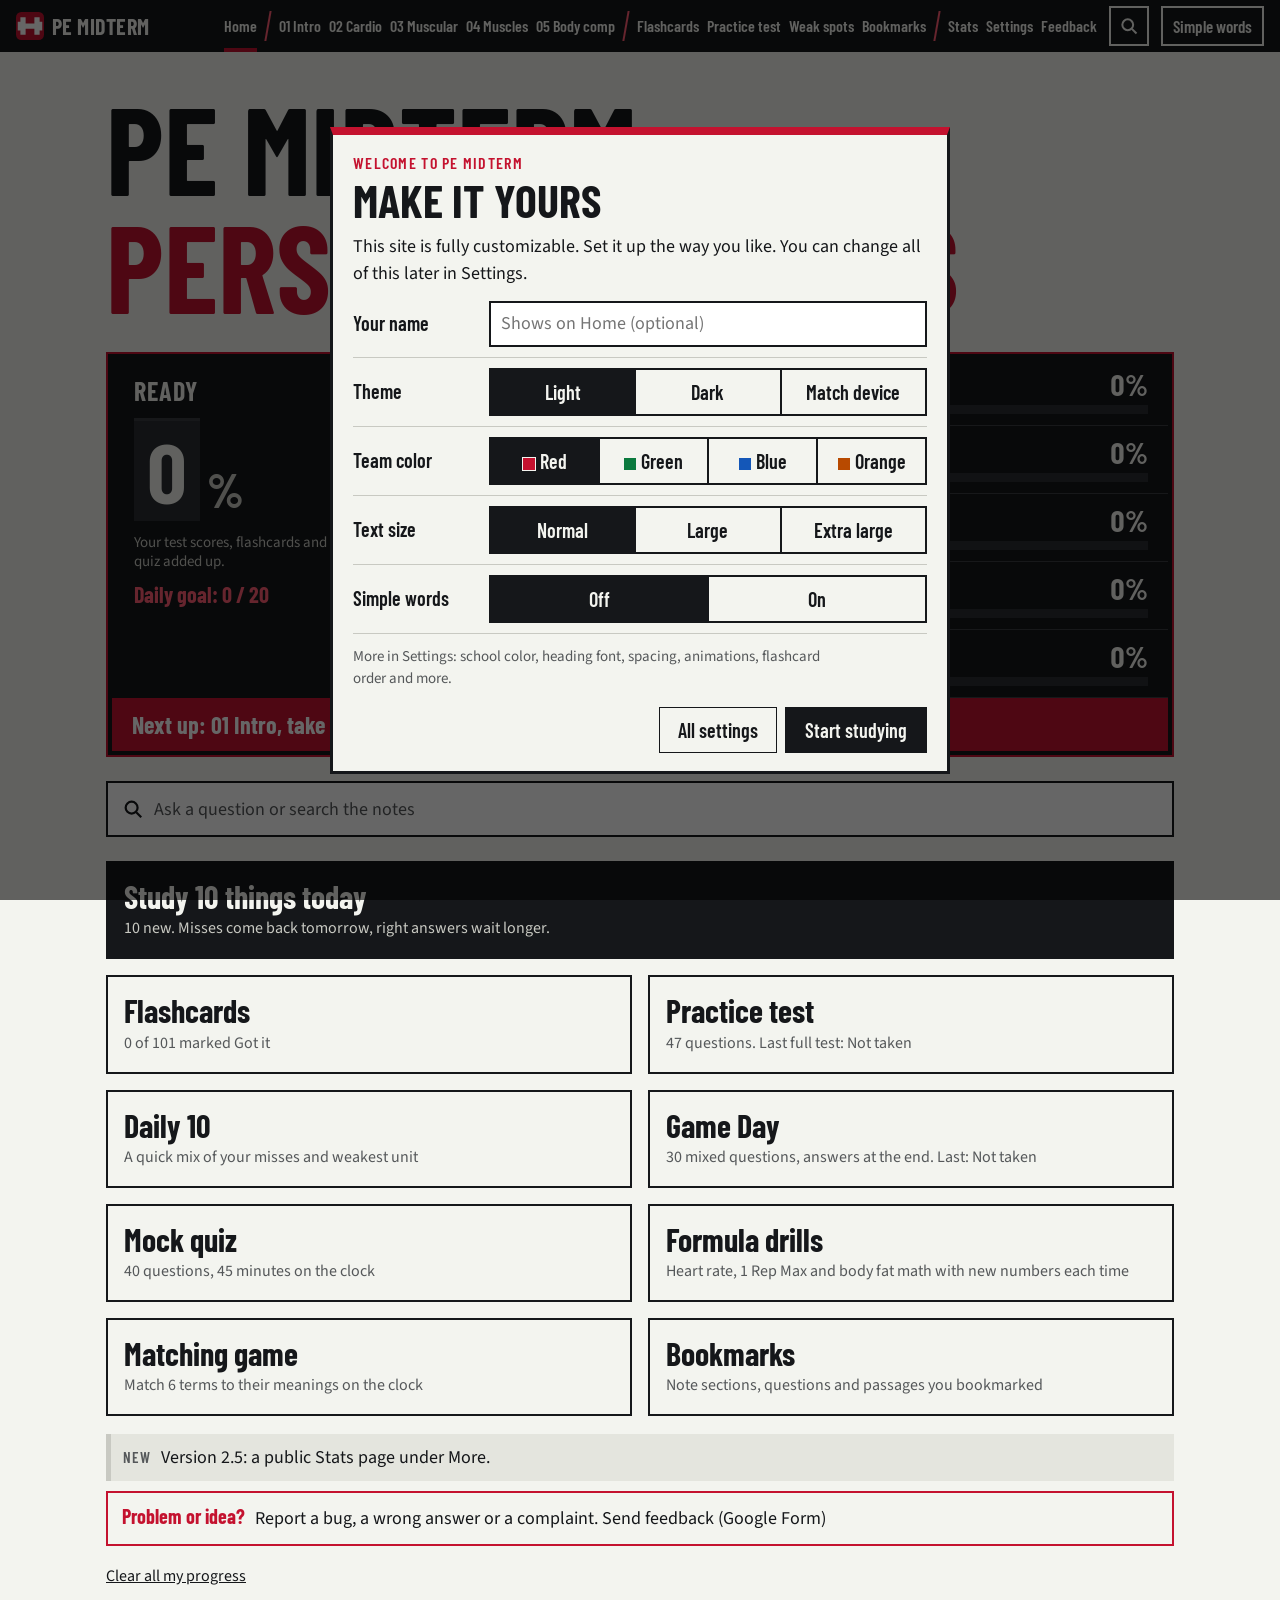
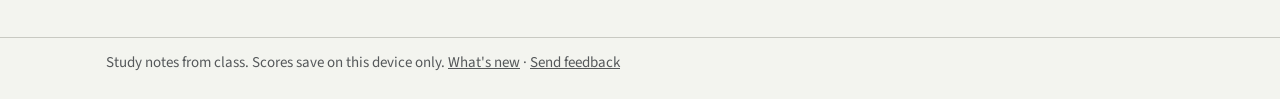
==== index.html @ 4e8e16f1 "Say on the Stats page when counting started The numbers aren't lifetime: visits before analytics was" ====
<!doctype html>
<html lang="en">
<head>
<meta charset="utf-8">
<meta name="viewport" content="width=device-width, initial-scale=1, viewport-fit=cover">
<title>PE Midterm: Personal Fitness</title>
<meta name="description" content="Study notes, muscle map, flashcards and practice test for the Personal Fitness midterm.">
<meta name="theme-color" id="theme-color" content="#15171a">
<meta name="apple-mobile-web-app-capable" content="yes">
<meta name="apple-mobile-web-app-status-bar-style" content="black">
<meta name="apple-mobile-web-app-title" content="PE Midterm">
<meta property="og:title" content="PE Midterm: Personal Fitness">
<meta property="og:description" content="Study notes, muscle map, flashcards and practice test for the Personal Fitness midterm.">
<meta property="og:type" content="website">
<link rel="icon" id="icon-svg" href="./img/favicon.svg" type="image/svg+xml">
<link rel="icon" href="./img/favicon-32.png" sizes="32x32" type="image/png">
<link rel="apple-touch-icon" href="./img/apple-touch-icon.png">
<script>
try {
  var s = (JSON.parse(localStorage.getItem('pe-midterm-v1')) || {}).settings || {}, r = document.documentElement;
  var t = s.theme === 'auto' ? (matchMedia('(prefers-color-scheme: dark)').matches ? 'dark' : 'light') : s.theme;
  if (t) r.dataset.theme = t;
  if (s.accent) r.dataset.accent = s.accent;
  if (s.accent === 'custom' && s.color) r.style.setProperty('--accent', s.color);
  if (s.size) r.dataset.size = s.size;
  if (s.font) r.dataset.font = s.font;
  if (s.density) r.dataset.density = s.density;
  if (s.motion) r.dataset.motion = s.motion;
  if (s.board) r.dataset.board = s.board;
  if (s.simple === 'on') r.setAttribute('data-simple', '');
} catch (e) {}
</script>
<link rel="preconnect" href="https://fonts.googleapis.com">
<link rel="preconnect" href="https://fonts.gstatic.com" crossorigin>
<link rel="stylesheet" href="https://fonts.googleapis.com/css2?family=Barlow+Condensed:wght@500;600;700&family=Oswald:wght@500;600;700&family=Source+Sans+3:ital,wght@0,400;0,600;0,700;1,400&display=swap">
<link rel="stylesheet" href="./css/style.css?v=2.9">
</head>
<body>

<!-- Icons for the 5 body composition methods -->
<svg width="0" height="0" class="sprite" aria-hidden="true">
  <symbol id="i-logo" viewBox="0 0 32 32">
    <rect width="32" height="32" rx="6" fill="var(--accent)"/>
    <path d="M2 11h3v10H2zM5 6h6v20H5zM11 13h10v6H11zM21 6h6v20h-6zM27 11h3v10h-3z" fill="var(--on-accent)"/>
  </symbol>
  <symbol id="t-home" viewBox="0 0 24 24"><path d="M3 11l9-8 9 8v10h-6v-6H9v6H3z" fill="none" stroke="currentColor" stroke-width="2" stroke-linejoin="round"/></symbol>
  <symbol id="t-units" viewBox="0 0 24 24"><path d="M4 5h3M10 5h10M4 12h3M10 12h10M4 19h3M10 19h10" fill="none" stroke="currentColor" stroke-width="2.4"/></symbol>
  <symbol id="t-cards" viewBox="0 0 24 24"><path d="M3 7h14v13H3zM7 7V4h14v13h-4" fill="none" stroke="currentColor" stroke-width="2" stroke-linejoin="round"/></symbol>
  <symbol id="t-test" viewBox="0 0 24 24"><path d="M5 3h14v18H5zM9 12l2.500 2.500L15.500 9" fill="none" stroke="currentColor" stroke-width="2" stroke-linejoin="round"/></symbol>
  <symbol id="t-settings" viewBox="0 0 24 24"><path d="M3 7h10M17 7h4M3 17h4M11 17h10" fill="none" stroke="currentColor" stroke-width="2"/><path d="M13 4h4v6h-4zM7 14h4v6H7z" fill="none" stroke="currentColor" stroke-width="2"/></symbol>
  <symbol id="t-more" viewBox="0 0 24 24"><circle cx="5" cy="12" r="2.2" fill="currentColor"/><circle cx="12" cy="12" r="2.2" fill="currentColor"/><circle cx="19" cy="12" r="2.2" fill="currentColor"/></symbol>
  <symbol id="i-speak" viewBox="0 0 24 24"><path d="M4 9h4l5-4v14l-5-4H4z" fill="currentColor"/><path d="M16 8.5a5 5 0 010 7M18.500 6a8.500 8.500 0 010 12" fill="none" stroke="currentColor" stroke-width="2" stroke-linecap="round"/></symbol>
  <symbol id="i-feedback" viewBox="0 0 24 24"><path d="M4 4h16v12H9l-5 4z" fill="none" stroke="currentColor" stroke-width="2.2" stroke-linejoin="round"/><path d="M12 7.5v4M12 13.2v.3" fill="none" stroke="currentColor" stroke-width="2.2" stroke-linecap="round"/></symbol>
  <symbol id="i-bookmark" viewBox="0 0 24 24"><path d="M6 3h12v18l-6-5-6 5z" fill="currentColor" fill-opacity="var(--bm-fill, 0)" stroke="currentColor" stroke-width="2.2" stroke-linejoin="round"/></symbol>
  <symbol id="i-search" viewBox="0 0 24 24"><circle cx="10.500" cy="10.500" r="6.500" fill="none" stroke="currentColor" stroke-width="2.400"/><path d="M15.500 15.500L21 21" fill="none" stroke="currentColor" stroke-width="2.400"/></symbol>
  <symbol id="i-hydro" viewBox="0 0 48 48">
    <path d="M6 8v34h36V8" fill="none" stroke="currentColor" stroke-width="2.5"/>
    <path d="M6 18q4.500-3 9 0t9 0 9 0 9 0" fill="none" stroke="currentColor" stroke-width="2"/>
    <circle cx="24" cy="24" r="3.500" fill="currentColor"/>
    <path d="M24 28v8M18 31h12M24 36l-4 4M24 36l4 4" fill="none" stroke="currentColor" stroke-width="2.500" stroke-linecap="round"/>
  </symbol>
  <symbol id="i-dxa" viewBox="0 0 48 48">
    <path d="M4 38h40M8 38v6M40 38v6" fill="none" stroke="currentColor" stroke-width="2.500"/>
    <path d="M10 33h24" stroke="currentColor" stroke-width="5" stroke-linecap="round"/>
    <circle cx="39" cy="32" r="3.500" fill="currentColor"/>
    <path d="M14 6h20v5H14z" fill="currentColor"/>
    <path d="M21 11l-4 17M27 11l4 17" fill="none" stroke="currentColor" stroke-width="2" stroke-dasharray="3 2.500"/>
  </symbol>
  <symbol id="i-bodpod" viewBox="0 0 48 48">
    <path d="M24 4c10 0 16 10 16 21 0 9-6 15-16 15S8 34 8 25C8 14 14 4 24 4z" fill="none" stroke="currentColor" stroke-width="2.500"/>
    <path d="M24 12c5 0 8 6 8 13 0 5-3 7-8 7s-8-2-8-7c0-7 3-13 8-13z" fill="none" stroke="currentColor" stroke-width="2"/>
    <path d="M14 44h20" stroke="currentColor" stroke-width="3"/>
  </symbol>
  <symbol id="i-bia" viewBox="0 0 48 48">
    <circle cx="24" cy="8" r="4.500" fill="currentColor"/>
    <path d="M24 14v16M24 30l-7 14M24 30l7 14M10 19l14-2 14 2" fill="none" stroke="currentColor" stroke-width="2.500" stroke-linecap="round"/>
    <path d="M8 26l5 3-4 3 6 4" fill="none" stroke="currentColor" stroke-width="2" stroke-linejoin="round"/>
    <path d="M40 26l-5 3 4 3-6 4" fill="none" stroke="currentColor" stroke-width="2" stroke-linejoin="round"/>
  </symbol>
  <symbol id="i-skinfold" viewBox="0 0 48 48">
    <path d="M4 40c8 0 12-2 15-10 2-5 8-5 10 0 3 8 7 10 15 10" fill="none" stroke="currentColor" stroke-width="2.500"/>
    <path d="M14 26V6h6M34 26V6h-6" fill="none" stroke="currentColor" stroke-width="2.500"/>
    <path d="M14 26l4 3M34 26l-4 3M10 6h28" fill="none" stroke="currentColor" stroke-width="2.500"/>
  </symbol>
</svg>

<header class="top">
  <div class="top-in">
    <a class="brand" href="#home"><svg class="brand-logo" aria-hidden="true"><use href="#i-logo"></use></svg>PE Midterm</a>
    <nav id="nav" class="nav" aria-label="Main">
      <a href="#home">Home</a>
      <span class="nav-sep" aria-hidden="true"></span>
      <a href="#u1">01 Intro</a>
      <a href="#u2">02 Cardio</a>
      <a href="#u3">03 Muscular</a>
      <a href="#u4">04 Muscles</a>
      <a href="#u5">05 Body comp</a>
      <span class="nav-sep" aria-hidden="true"></span>
      <a href="#flashcards">Flashcards</a>
      <a href="#test">Practice test</a>
      <a href="#weak">Weak spots</a>
      <a href="#saved">Bookmarks</a>
      <span class="nav-sep" aria-hidden="true"></span>
      <a href="#stats">Stats</a>
      <a href="#settings">Settings</a>
      <a href="https://forms.gle/6LFouHe3cwiY1r5t7" target="_blank" rel="noopener">Feedback</a>
    </nav>
    <a class="icon-btn" id="feedback-btn" href="https://forms.gle/6LFouHe3cwiY1r5t7" target="_blank" rel="noopener" aria-label="Send feedback or report a problem (Google Form)" title="Send feedback or report a problem"><svg aria-hidden="true"><use href="#i-feedback"></use></svg></a>
    <button type="button" class="icon-btn" id="search-btn" aria-label="Ask a question or search the notes"><svg aria-hidden="true"><use href="#i-search"></use></svg></button>
    <button type="button" class="dumb-btn" id="dumb-btn" aria-pressed="false">Simple words</button>
    <button class="menu-btn" id="menu-btn" aria-expanded="false" aria-controls="nav">Menu</button>
  </div>
</header>

<noscript><p class="noscript">This study site needs JavaScript. Turn it on in your browser, then reload.</p></noscript>

<main id="main">

<!-- HOME -->
<section class="view" id="view-home" data-title="Home">
  <div class="wrap">
    <p class="greeting" id="greeting" hidden></p>
    <h1 class="home-title" tabindex="-1">PE Midterm <span>Personal Fitness</span></h1>
    <div class="board" id="board"></div>
    <section class="plan" id="home-plan" aria-label="Study plan" hidden></section>
    <button type="button" class="ask-bar" id="home-ask"><svg aria-hidden="true"><use href="#i-search"></use></svg><span>Ask a question or search the notes</span></button>
    <div class="home-links">
      <button type="button" class="big-link solid study-link" id="home-study-btn" data-quick="study"><strong id="home-study"></strong><span id="home-study-note"></span></button>
      <a class="big-link" href="#flashcards"><strong>Flashcards</strong><span id="home-flash"></span></a>
      <a class="big-link" href="#test"><strong>Practice test</strong><span id="home-test"></span></a>
      <button type="button" class="big-link" data-quick="daily"><strong>Daily 10</strong><span id="home-daily"></span></button>
      <button type="button" class="big-link" data-quick="game"><strong>Game Day</strong><span id="home-game"></span></button>
      <button type="button" class="big-link" data-mock><strong>Mock quiz</strong><span>40 questions, 45 minutes on the clock</span></button>
      <a class="big-link" href="#drills"><strong>Formula drills</strong><span>Heart rate, 1 Rep Max and body fat math with new numbers each time</span></a>
      <a class="big-link" href="#match"><strong>Matching game</strong><span id="home-match"></span></a>
      <a class="big-link" href="#saved"><strong>Bookmarks</strong><span>Note sections, questions and passages you bookmarked</span></a>
    </div>
    <a class="whats-new" href="#updates"><b>New</b> <span id="home-news"></span></a>
    <a class="feedback-bar" href="https://forms.gle/6LFouHe3cwiY1r5t7" target="_blank" rel="noopener"><b>Problem or idea?</b> <span>Report a bug, a wrong answer or a complaint. Send feedback (Google Form)</span></a>
    <button type="button" class="link-btn clear-all" id="clear-all">Clear all my progress</button>
  </div>
</section>

<!-- 01 -->
<section class="view unit" id="view-u1" data-title="01 Intro to Personal Fitness">
  <div class="wrap">
    <header class="unit-head"><span class="unit-num">01</span><h1 tabindex="-1">Intro to Personal Fitness</h1></header>
    <div class="jump" data-jump></div>

    <div class="block" id="u1-wellness">
      <h2>Wellness</h2>
      <div>
        <p class="lead">4 domains of wellness</p>
        <ul class="quad"><li>Physical</li><li>Emotional</li><li>Intellectual</li><li>Social</li></ul>
        <p>Physical activity enhances the intellectual, emotional AND social aspects of health.</p>
      </div>
    </div>

    <div class="block" id="u1-components">
      <h2>Fitness components</h2>
      <div>
        <p class="lead">5 health-related fitness components, with the test used for each</p>
        <table class="tbl stack">
          <thead><tr><th scope="col">Component</th><th scope="col">Definition</th><th scope="col">Test</th></tr></thead>
          <tbody>
            <tr><th scope="row">Muscular Strength</th><td data-label="Definition">Maximum force a muscle group can exert against resistance</td><td data-label="Test">Push-up test</td></tr>
            <tr><th scope="row">Muscular Endurance</th><td data-label="Definition">The ability of a muscle to repeatedly exert force over a prolonged period of time</td><td data-label="Test">Curl-up test</td></tr>
            <tr><th scope="row">Cardiovascular Endurance</th><td data-label="Definition">The ability of your heart and lungs to supply oxygen to your body during sustained physical activity</td><td data-label="Test">PACER test</td></tr>
            <tr><th scope="row">Flexibility</th><td data-label="Definition">The ability to move a joint through normal range of motion (ROM)</td><td data-label="Test">Sit &amp; reach test</td></tr>
            <tr><th scope="row">Body Composition</th><td data-label="Definition">The relative comparison of body fat to lean body mass (muscle, bone, organs)</td><td data-label="Test">—</td></tr>
          </tbody>
        </table>
      </div>
    </div>

    <div class="block" id="u1-benefits">
      <h2>Benefits</h2>
      <div>
        <p class="lead">Benefits of physical fitness</p>
        <ul class="cols">
          <li>Improved health</li><li>Stronger heart</li><li>Improves mood</li><li>Increased energy levels</li>
          <li>Lowers risk of noncommunicable diseases</li><li>Sleep better</li><li>Avoid injuries</li><li>Better self-control</li>
          <li>Happier with how you see yourself</li><li>Increased life expectancy</li><li>Better physical performance</li>
        </ul>
      </div>
    </div>

    <div class="block" id="u1-rpe">
      <h2>RPE</h2>
      <div>
        <p class="lead">Rate of Perceived Exertion</p>
        <div class="rpe">
          <div><h3>Moderate activity</h3><p>Breathing heavily, can hold a short conversation. Still somewhat comfortable, but becoming noticeably more challenging.</p></div>
          <div class="hard"><h3>Vigorous activity</h3><p>Borderline uncomfortable. Short of breath, can speak a sentence.</p></div>
        </div>
      </div>
    </div>

    <div class="block" id="u1-lifetime">
      <h2>Lifetime activities</h2>
      <div>
        <p>Activities you can do during any phase of your lifetime:</p>
        <p class="runon">Group fitness / Swimming / Walk/jog / Tennis / Biking / Golf</p>
      </div>
    </div>

    <div class="block" id="u1-smart">
      <h2>SMART goals</h2>
      <div>
        <ol class="smart">
          <li><b>S</b>Specific (&amp; written)</li>
          <li><b>M</b>Measurable</li>
          <li><b>A</b>Attainable (yet challenging)</li>
          <li><b>R</b>Realistic</li>
          <li><b>T</b>Time frame</li>
        </ol>
        <table class="tbl plain">
          <tbody>
            <tr><th scope="row">Strength example</th><td>“I will increase my maximum bench press to 150 pounds by December 31.”</td></tr>
            <tr><th scope="row">Cardio example</th><td>“I will be able to run nonstop for 30 minutes by June 1.”</td></tr>
          </tbody>
        </table>
      </div>
    </div>

    <nav class="pager" data-pager="u1" aria-label="Unit"></nav>
  </div>
</section>

<!-- 02 -->
<section class="view unit" id="view-u2" data-title="02 Cardiovascular Fitness">
  <div class="wrap">
    <header class="unit-head"><span class="unit-num">02</span><h1 tabindex="-1">Cardiovascular Fitness</h1></header>
    <div class="jump" data-jump></div>

    <div class="block" id="u2-basics">
      <h2>Basics</h2>
      <div>
        <table class="tbl plain">
          <tbody>
            <tr><th scope="row">The #1 killer worldwide</th><td>Cardiovascular disease</td></tr>
            <tr><th scope="row">Cardiovascular endurance</th><td>The ability to persist in physical activities that rely on the heart, blood vessels and lungs to supply oxygen to the working muscles</td></tr>
            <tr><th scope="row">Function of the heart</th><td>To pump oxygenated blood to various parts of the body</td></tr>
            <tr><th scope="row">Most drastically affects</th><td>Cardiovascular fitness can most drastically affect life expectancy</td></tr>
          </tbody>
        </table>
      </div>
    </div>

    <div class="block" id="u2-risk">
      <h2>Risk factors</h2>
      <div>
        <p><strong>Risk factor:</strong> a major factor in your life that would increase your risk for a premature death.</p>
        <table class="tbl split">
          <thead><tr><th scope="col">Controllable</th><th scope="col">Non-controllable</th></tr></thead>
          <tbody><tr>
            <td><ul class="bare"><li>Inactivity</li><li>Smoking</li><li>Stress</li><li>High blood pressure</li><li>Cholesterol</li><li>Obesity</li></ul></td>
            <td><ul class="bare"><li>Biological sex</li><li>Heredity</li><li>Age</li></ul></td>
          </tr></tbody>
        </table>
      </div>
    </div>

    <div class="block" id="u2-benefits">
      <h2>Benefits</h2>
      <div>
        <p class="lead">Benefits of cardiovascular fitness</p>
        <table class="tbl eq">
          <tbody>
            <tr><td>Stronger heart</td><td class="eq-s">=</td><td>Lower blood pressure</td></tr>
            <tr><td>Decreased body fat</td><td class="eq-s">=</td><td>Less obesity</td></tr>
            <tr><td>Improved circulation</td><td class="eq-s">=</td><td>Lower blood pressure</td></tr>
            <tr><td>Faster recovery time</td><td class="eq-s">=</td><td>Improved performance</td></tr>
            <tr><td>Pumps more blood per beat</td><td class="eq-s">=</td><td>Less stress on system</td></tr>
            <tr><td>Less risk of CV disease</td><td class="eq-s">=</td><td>Decreased cholesterol</td></tr>
          </tbody>
        </table>
      </div>
    </div>

    <div class="block" id="u2-aerobic">
      <h2>Aerobic vs. anaerobic</h2>
      <div>
        <table class="tbl stack">
          <thead><tr><th scope="col"></th><th scope="col">Aerobic</th><th scope="col">Anaerobic</th></tr></thead>
          <tbody>
            <tr><th scope="row">Meaning</th><td data-label="Aerobic">“With oxygen”</td><td data-label="Anaerobic">“Without oxygen”</td></tr>
            <tr><th scope="row">Energy</th><td data-label="Aerobic">Oxygen is the energy supply that helps muscles burn fuel and move, so it doesn’t need another energy source.</td><td data-label="Anaerobic">Demand is greater than the supply, so it uses energy stored in the muscles (glucose).</td></tr>
            <tr><th scope="row">Exercise</th><td data-label="Aerobic">Moderate exercise over an extended period of time</td><td data-label="Anaerobic">Short bursts of intense exercise</td></tr>
            <tr><th scope="row">Examples</th><td data-label="Aerobic">Biking, swimming, rollerblading, cross-country running</td><td data-label="Anaerobic">Sprinting, agility ladders, tennis, wrestling</td></tr>
          </tbody>
        </table>
        <p class="spaced"><strong>4 characteristics of cardiovascular activities:</strong> large muscle groups, continuous, rhythmic, aerobic.</p>
      </div>
    </div>

    <div class="tool" id="u2-sorter">
      <h2>Sort it: aerobic or anaerobic</h2>
      <p class="hint">Drag each activity into a box, or tap it and then tap the box.</p>
      <div id="sorter"></div>
    </div>

    <div class="tool" id="u2-hr">
      <h2>Heart rate calculator</h2>
      <div class="calc-grid">
        <div>
          <label class="field" for="age">Your age</label>
          <input class="num-input" id="age" type="number" inputmode="numeric" min="1" max="100" value="14">
          <p class="math" id="hr-math" aria-live="polite"></p>
          <p class="math-label">Max HR = 220 − age</p>
          <table class="tbl mini">
            <caption>Class FITT intensity numbers</caption>
            <tbody>
              <tr><th scope="row">Beginner</th><td>Under 145 BPM</td></tr>
              <tr><th scope="row">Moderate to high</th><td>145–186 BPM</td></tr>
            </tbody>
          </table>
        </div>
        <div id="gauge"></div>
      </div>
    </div>

    <div class="block" id="u2-hrnotes">
      <h2>Heart rate notes</h2>
      <div>
        <blockquote>“I am fit if my HR is in the low-mid end of my target zone with moderate to high intensity exercise.”</blockquote>
        <p><strong>True/False, “We want to target an INCREASED resting heart rate”:</strong> False (we want a lower resting heart rate).</p>
        <p><strong>Two ways to increase intensity on cardio machines:</strong> increase the speed and increase the incline/resistance.</p>
        <p><strong>CDC recommendation:</strong> children and adolescents should get 60 minutes of physical activity daily, with a minimum of 20 minutes of cardiovascular activity.</p>
      </div>
    </div>

    <div class="block" id="u2-fitt">
      <h2>FITT principle</h2>
      <div>
        <p class="lead">FITT principle (cardio)</p>
        <table class="tbl fitt">
          <thead><tr><th scope="col"></th><th scope="col">Beginner</th><th scope="col">Moderate to high</th></tr></thead>
          <tbody>
            <tr><th scope="row"><b>F</b>Frequency<small>How often</small></th><td>3–5 days per week</td><td>5–7 days per week</td></tr>
            <tr><th scope="row"><b>I</b>Intensity<small>How hard</small></th><td>Less than 145 BPM</td><td>145–186 BPM</td></tr>
            <tr><th scope="row"><b>T</b>Time<small>How long</small></th><td>20–30 minutes</td><td>30–60 minutes</td></tr>
            <tr><th scope="row"><b>T</b>Type<small>Which exercises</small></th><td colspan="2">A continuous activity that is aerobic (requires oxygen), e.g. running, elliptical, swimming</td></tr>
          </tbody>
        </table>
        <p class="spaced"><strong>Review sheet fill-in:</strong> exercise <mark>3</mark> days minimum per week, at a moderate to vigorous level of intensity, for at least <mark>20</mark> minutes.</p>
        <p><strong>SMART + FITT example:</strong> “I will run 3 miles with a 7:30 mile pace by April 30th. I will complete 3 short runs at 20 minutes and 2 long runs a week at 30 minutes.”</p>
      </div>
    </div>

    <nav class="pager" data-pager="u2" aria-label="Unit"></nav>
  </div>
</section>

<!-- 03 -->
<section class="view unit" id="view-u3" data-title="03 Muscular Fitness">
  <div class="wrap">
    <header class="unit-head"><span class="unit-num">03</span><h1 tabindex="-1">Muscular Fitness</h1></header>
    <div class="jump" data-jump></div>

    <div class="block" id="u3-defs">
      <h2>Strength vs. endurance</h2>
      <div>
        <table class="tbl plain">
          <tbody>
            <tr><th scope="row">Muscular strength</th><td>The maximum force that can be generated by a specific muscle or muscle group</td></tr>
            <tr><th scope="row">Muscular endurance</th><td>The ability of your muscles to perform physical tasks and sustain repeated contractions over a long period of time</td></tr>
          </tbody>
        </table>
      </div>
    </div>

    <div class="tool" id="u3-protocol">
      <h2>Training protocols</h2>
      <table class="protocol">
        <thead>
          <tr>
            <th scope="col"><span class="vh">Measure</span></th>
            <th scope="col">
              <svg viewBox="0 0 160 60" aria-hidden="true"><path d="M8 30h144" stroke="currentColor" stroke-width="4"/><path d="M24 4h9v52h-9zM36 10h9v40h-9zM48 16h7v28h-7zM127 4h9v52h-9zM115 10h9v40h-9zM105 16h7v28h-7z" fill="currentColor"/></svg>
              Muscular Strength
            </th>
            <th scope="col">
              <svg viewBox="0 0 160 60" aria-hidden="true"><path d="M8 30h144" stroke="currentColor" stroke-width="4"/><path d="M36 18h7v24h-7zM117 18h7v24h-7z" fill="currentColor"/></svg>
              Muscular Endurance
            </th>
          </tr>
        </thead>
        <tbody>
          <tr><th scope="row">Sets</th><td class="stat">3</td><td class="stat">3</td></tr>
          <tr><th scope="row">Reps</th><td><span class="stat">4–8</span><span class="dots" data-dots="4,8"></span></td><td><span class="stat">12–16</span><span class="dots" data-dots="12,16"></span></td></tr>
          <tr><th scope="row">Load</th><td class="stat">Moderate/<wbr>heavy</td><td class="stat">Lighter</td></tr>
          <tr><th scope="row">% of 1 Rep Max</th><td><span class="stat">80%</span><span class="pct"><i style="width:80%"></i></span></td><td><span class="stat">60%</span><span class="pct"><i style="width:60%"></i></span></td></tr>
          <tr><th scope="row">Rest period</th><td class="stat">2–3 min</td><td class="stat">30–60 sec</td></tr>
        </tbody>
      </table>
    </div>

    <div class="tool" id="u3-movein">
      <h2>Move-in day example</h2>
      <div class="movein">
        <figure>
          <svg viewBox="0 0 300 180" role="img" aria-label="A heavy refrigerator being lifted off a truck">
            <path d="M10 130h190v18H10z" fill="var(--ink)"/>
            <path d="M200 92h52l32 30v26h-84z" fill="none" stroke="var(--ink)" stroke-width="4"/>
            <circle cx="52" cy="154" r="15" fill="var(--paper)" stroke="var(--ink)" stroke-width="4"/>
            <circle cx="238" cy="154" r="15" fill="var(--paper)" stroke="var(--ink)" stroke-width="4"/>
            <rect x="72" y="14" width="74" height="104" fill="var(--accent)"/>
            <path d="M72 50h74" stroke="var(--paper)" stroke-width="3"/>
            <path d="M84 26v14M84 60v24" stroke="var(--paper)" stroke-width="4"/>
            <path d="M168 104V30m-12 14l12-14 12 14" fill="none" stroke="var(--ink)" stroke-width="3"/>
          </svg>
          <figcaption><strong>Strength</strong> is lifting the heavy refrigerator off the truck.</figcaption>
        </figure>
        <figure>
          <svg viewBox="0 0 300 180" role="img" aria-label="20 light cardboard boxes next to three flights of stairs" id="boxes-svg"></svg>
          <figcaption><strong>Endurance</strong> is carrying 20 light cardboard boxes up three flights of stairs.</figcaption>
        </figure>
      </div>
    </div>

    <div class="tool" id="u3-1rm">
      <h2>1 Rep Max calculator</h2>
      <div class="calc-grid">
        <div>
          <label class="field" for="orm">Your 1RM (lbs)</label>
          <input class="num-input" id="orm" type="number" inputmode="decimal" min="1" value="60">
          <p class="note">Class example: 6 reps at 50 lbs = estimated 1RM of 60 lbs.</p>
        </div>
        <div class="orm-out" id="orm-out" aria-live="polite"></div>
      </div>
    </div>

    <div class="block" id="u3-terms">
      <h2>Terms</h2>
      <div>
        <table class="tbl plain">
          <tbody>
            <tr><th scope="row">Repetition (rep)</th><td>How many times you repeat a muscle movement</td></tr>
            <tr><th scope="row">Set</th><td>A group of consecutive repetitions (3 × 10 = 3 sets of 10 reps)</td></tr>
            <tr><th scope="row">Super sets</th><td>Exercising opposite muscle groups back to back (e.g. pecs/lats)</td></tr>
            <tr><th scope="row">One Rep Max (1RM)</th><td>The maximum amount of weight one can lift in a single repetition for a given exercise. It’s used to set your load as a percentage of your 1RM: 60% for endurance, 80% for strength.</td></tr>
          </tbody>
        </table>
      </div>
    </div>

    <div class="block" id="u3-law">
      <h2>Law of Use</h2>
      <div>
        <blockquote>“That which is used develops… and that which is not used wastes away!”</blockquote>
        <p>(If you don’t use it, you lose it.)</p>
        <div class="hyper">
          <figure>
            <svg viewBox="0 0 120 120" aria-hidden="true"><circle cx="60" cy="60" r="52" fill="var(--accent)"/></svg>
            <figcaption><strong>Hypertrophy:</strong> muscles become larger and stronger (example: lifting regularly makes your biceps grow).</figcaption>
          </figure>
          <figure>
            <svg viewBox="0 0 120 120" aria-hidden="true"><circle cx="60" cy="60" r="52" fill="none" stroke="var(--rule)" stroke-width="2" stroke-dasharray="5 5"/><circle cx="60" cy="60" r="26" fill="var(--ink)"/></svg>
            <figcaption><strong>Atrophy:</strong> muscles become smaller and weaker (example: a leg shrinking after weeks in a cast).</figcaption>
          </figure>
        </div>
      </div>
    </div>

    <div class="block" id="u3-rest">
      <h2>Rest and recovery</h2>
      <div><p>A muscle group needs about <strong class="callout">48 hours</strong> of rest between strength workouts.</p></div>
    </div>

    <div class="block" id="u3-technique">
      <h2>Proper technique</h2>
      <div>
        <ul class="cols">
          <li>Warm-up</li><li>Full range of motion (ROM)</li><li>Proper amount of weight</li>
          <li>Controlled smooth movements</li><li>Use a spotter (free weights)</li><li>Adjust the machine</li>
        </ul>
        <p class="spaced"><strong>Why proper technique is important (2 reasons):</strong> to get the desired results, and to avoid injury.</p>
      </div>
    </div>

    <div class="block" id="u3-warmup">
      <h2>Warm-up</h2>
      <div>
        <p class="lead">Importance of a proper warm-up</p>
        <ul class="ruled">
          <li>Faster muscle contraction: muscles contract faster and more forcefully</li>
          <li>Ligaments and tendons are more pliable and less prone to injury</li>
          <li>Less cardiovascular stress</li>
          <li>Accelerated nerve impulses</li>
          <li>Psychological readiness</li>
        </ul>
      </div>
    </div>

    <div class="block" id="u3-opposing">
      <h2>Opposing muscles</h2>
      <div><p>Work opposite muscles to avoid a muscle imbalance (quadriceps &amp; hamstrings, pectorals &amp; lats).</p></div>
    </div>

    <div class="block" id="u3-principles">
      <h2>Training principles</h2>
      <div>
        <h3>Overload principle</h3>
        <p>The body will respond by getting stronger when increased demands are placed upon it. It must be gradual and progressive, because too much overload leads to injury and fatigue.</p>
        <h3>Principle of progression</h3>
        <p>Gradual increase of the demands placed on the body to get increased results. Start out slowly with lighter weights, then increase systematically as the body adapts.</p>
        <p>Example: Milo of Croton carried a newborn calf every day until it grew into a bull.</p>
        <h3>Principle of specificity</h3>
        <p>The body adapts “specifically” to the demands placed upon it (force, speed, angle).</p>
      </div>
    </div>

    <div class="block" id="u3-benefits">
      <h2>Benefits</h2>
      <div>
        <p class="lead">Benefits of muscular fitness</p>
        <ul class="cols">
          <li>Increased energy</li><li>Increased self-esteem</li><li>Improved physical performance</li><li>Injury prevention</li>
          <li>Better sleep</li><li>Improved health</li><li>Lower levels of fat</li><li>Increased life expectancy</li>
          <li>Less muscular fatigue</li><li>Athletic performance</li><li>Protects bone density</li>
        </ul>
      </div>
    </div>

    <nav class="pager" data-pager="u3" aria-label="Unit"></nav>
  </div>
</section>

<!-- 04 -->
<section class="view unit" id="view-u4" data-title="04 Muscles & Machines">
  <div class="wrap">
    <header class="unit-head"><span class="unit-num">04</span><h1 tabindex="-1">Muscles &amp; Machines</h1></header>

    <div class="map" id="map">
      <div class="map-main">
        <div class="seg" id="map-modes" role="group" aria-label="Muscle map mode">
          <button data-mode="explore" class="is-on" aria-pressed="true">Muscles</button>
          <button data-mode="machines" aria-pressed="false">Machines</button>
          <button data-mode="quiz" aria-pressed="false">Quiz mode</button>
          <button data-mode="type" aria-pressed="false">Type it</button>
        </div>
        <div class="machine-list" id="machine-list" hidden></div>
        <div id="figure"></div>
      </div>
      <div class="map-panel" id="map-panel" aria-live="polite"></div>
    </div>

    <div class="block" id="u4-key">
      <h2>Chart key</h2>
      <div>
        <p class="hidden-note" id="key-hidden" hidden>The key is hidden during the quizzes.</p>
        <table class="tbl key" id="key-table">
          <thead><tr><th scope="col">#</th><th scope="col">Muscle</th><th scope="col">Machine / exercise</th></tr></thead>
          <tbody id="key-body"></tbody>
        </table>
      </div>
    </div>

    <nav class="pager" data-pager="u4" aria-label="Unit"></nav>
  </div>
</section>

<!-- 05 -->
<section class="view unit" id="view-u5" data-title="05 Body Composition">
  <div class="wrap">
    <header class="unit-head"><span class="unit-num">05</span><h1 tabindex="-1">Body Composition</h1></header>
    <div class="jump" data-jump></div>

    <div class="block" id="u5-what">
      <h2>What it is</h2>
      <div>
        <p><strong>Body composition:</strong> the relative comparison of body fat to lean body mass (muscle, bone, organs). It compares both body fat and lean body mass.</p>
        <p class="lead">Example: 150 lb body weight × 20% body fat</p>
        <div class="split-bar" role="img" aria-label="30 pounds fat weight and 120 pounds fat-free weight">
          <span class="fat" style="width:20%">30 lbs</span><span class="lean" style="width:80%">120 lbs</span>
        </div>
        <p class="bar-key"><span>Fat weight</span><span>Fat-free weight</span></p>
        <p><strong>Why know it:</strong> evaluate your health, plan a better program for weight management, evaluate your progress on an exercise and nutrition plan.</p>
      </div>
    </div>

    <div class="block" id="u5-functions">
      <h2>Functions of body fat</h2>
      <div>
        <ol class="numbered">
          <li>Normal physiological functioning</li>
          <li>Protection of organs from bodily harm</li>
          <li>Insulation and body temperature regulation</li>
          <li>Absorption of fat-soluble vitamins (A, D, E &amp; K)</li>
          <li>Energy source (stored energy)</li>
        </ol>
      </div>
    </div>

    <div class="tool" id="u5-types">
      <h2>Two types of fat</h2>
      <div class="fat-grid">
        <svg viewBox="0 0 460 330" role="img" aria-label="Cross-section of the torso. Subcutaneous fat is a layer just under the skin. Visceral fat sits around the organs.">
          <ellipse cx="230" cy="172" rx="175" ry="120" fill="var(--tint)" stroke="var(--ink)" stroke-width="4"/>
          <ellipse cx="230" cy="172" rx="150" ry="96" fill="var(--shape)" stroke="var(--ink)" stroke-width="1"/>
          <ellipse cx="230" cy="172" rx="130" ry="78" fill="var(--paper)" stroke="var(--ink)" stroke-width="1"/>
          <g fill="var(--accent)">
            <circle cx="150" cy="150" r="24"/><circle cx="178" cy="196" r="28"/><circle cx="224" cy="132" r="22"/>
            <circle cx="282" cy="138" r="24"/><circle cx="312" cy="178" r="26"/><circle cx="272" cy="212" r="26"/>
            <circle cx="226" cy="214" r="18"/><circle cx="222" cy="172" r="18"/>
          </g>
          <g fill="#7d7f7d" stroke="var(--ink)" stroke-width="1.500">
            <path d="M152 164c0-22 28-30 44-18s10 42-10 42-34-6-34-24z"/>
            <path d="M246 150c14-14 54-10 58 12s-22 36-40 30-30-30-18-42z"/>
            <circle cx="222" cy="186" r="11"/>
          </g>
          <g fill="none" stroke="var(--ink)" stroke-width="1.500">
            <path d="M50 28v76l40 24"/>
            <path d="M410 28v50l-74 92"/>
            <path d="M230 304v-45"/>
            <path d="M350 304l-68-114"/>
            <path d="M46 304l50-55"/>
          </g>
          <g class="svg-label">
            <text x="10" y="20">Subcutaneous fat</text>
            <text x="450" y="20" text-anchor="end">Visceral fat</text>
            <text x="10" y="322">Skin</text>
            <text x="230" y="322" text-anchor="middle">Muscle</text>
            <text x="350" y="322" text-anchor="middle">Organs</text>
          </g>
        </svg>
        <div>
          <h3>Subcutaneous</h3>
          <p>Fat stored just underneath the skin; the fat you can feel on your arms and legs. It’s for warmth and protection, as well as storage of extra energy.</p>
          <h3>Visceral</h3>
          <p>Fat stored in and around internal organs and the torso, also known as intra-abdominal fat or organ fat. Excess can lead to increased risk for health problems (heart disease, type 2 diabetes). It’s usually the first fat to be lost in weight loss.</p>
        </div>
      </div>
    </div>

    <div class="block" id="u5-versus">
      <h2>Fat vs. muscle</h2>
      <div>
        <p class="lead">Two different tissues</p>
        <table class="tbl stack">
          <thead><tr><th scope="col"></th><th scope="col">Muscle</th><th scope="col">Fat</th></tr></thead>
          <tbody>
            <tr><th scope="row">Properties</th><td data-label="Muscle">Fibrous, contractible and connective tissue</td><td data-label="Fat">Lipids, adipose tissue</td></tr>
            <tr><th scope="row">Weight / density</th><td data-label="Muscle">Heavier / more dense</td><td data-label="Fat">Lighter / less dense</td></tr>
            <tr><th scope="row">Function</th><td data-label="Muscle">Moves the body and maintains posture</td><td data-label="Fat">Protection, insulation and a source of energy</td></tr>
            <tr><th scope="row">Response to exercise</th><td data-label="Muscle">Increases with exercise</td><td data-label="Fat">Decreases with exercise</td></tr>
          </tbody>
        </table>
        <p class="poster-line">Fat can NOT be converted to muscle.</p>
      </div>
    </div>

    <div class="block" id="u5-bmi">
      <h2>BMI</h2>
      <div>
        <p><strong>BMI (Body Mass Index):</strong> a measure of relative size based on the mass (weight) and height of an individual.</p>
        <p>Still widely used to screen for weight categories that may lead to health problems.</p>
        <p><strong>Problem:</strong> BMI does not account for age, sex, ethnicity or muscle mass.</p>
      </div>
    </div>

    <div class="block" id="u5-methods">
      <h2>Measurement methods</h2>
      <div><table class="tbl methods" id="method-table"><tbody></tbody></table></div>
    </div>

    <div class="tool" id="u5-match">
      <h2>Match the method</h2>
      <p class="hint">Tap a method, then tap its description.</p>
      <div id="matcher"></div>
    </div>

    <div class="block" id="u5-percent">
      <h2>Recommended body fat %</h2>
      <div>
        <p class="lead">Ages 20–40</p>
        <div class="bf">
          <div><span class="bf-n">About 12–18%</span>Males</div>
          <div><span class="bf-n">About 18–24%</span>Females</div>
        </div>
      </div>
    </div>

    <div class="tool" id="u5-timeline">
      <h2>Fat cell timeline</h2>
      <div class="timeline-scroll" tabindex="0" role="region" aria-label="Fat cell timeline">
        <ol class="timeline" id="timeline"></ol>
      </div>
      <p class="swipe-note">Swipe the timeline sideways to see all 4 stages.</p>
    </div>

    <div class="block" id="u5-cells">
      <h2>Fat cell notes</h2>
      <div>
        <ul class="ruled">
          <li>Fat cell development is rapid in the first few years of life.</li>
          <li>During growth, fat cells increase in number.</li>
          <li>Fat cell number is set by your early twenties. After this, they increase in size.</li>
          <li>When energy intake exceeds expenditure, fat cells increase in size.</li>
          <li>With fat loss, the size of fat cells shrinks, but not the number.</li>
          <li><strong>True/False, “The number of fat cells reduces in your lifetime”:</strong> False.</li>
          <li>If fat cells have enlarged and energy intake keeps exceeding expenditure, fat cells can increase in number again.</li>
          <li>Your lifestyle and dietary habits as a teenager are factors in determining your health as an adult.</li>
        </ul>
      </div>
    </div>

    <nav class="pager" data-pager="u5" aria-label="Unit"></nav>
  </div>
</section>

<!-- FLASHCARDS -->
<section class="view" id="view-flashcards" data-title="Flashcards">
  <div class="wrap narrow">
    <header class="unit-head"><h1 tabindex="-1">Flashcards</h1></header>
    <div class="seg wrapy" id="flash-units" role="group" aria-label="Pick a unit"></div>
    <div class="flash-opts">
      <div class="seg flash-pile" id="flash-pile" role="group" aria-label="Pick a pile">
        <button type="button" data-pile="all"></button>
        <button type="button" data-pile="learning"></button>
      </div>
      <div class="seg flash-mode" id="flash-mode" role="group" aria-label="How to answer">
        <button type="button" data-mode="flip">Flip</button>
        <button type="button" data-mode="type">Type it</button>
      </div>
    </div>
    <div class="flash-progress"><span id="flash-known"></span><span class="pct"><i id="flash-bar"></i></span></div>
    <div class="flash-stage">
      <button class="card" id="card" aria-label="Flip card">
        <span class="card-in">
          <span class="face front"><span class="card-tag" id="card-tag-f"></span><span class="card-text" id="card-front"></span><span class="card-simple simple" id="card-simple-f"></span></span>
          <span class="face back"><span class="card-tag" id="card-tag-b"></span><span class="card-text" id="card-back"></span><span class="card-simple simple" id="card-simple-b"></span></span>
        </span>
      </button>
    </div>
    <form class="flash-type" id="flash-type" autocomplete="off" hidden>
      <label class="vh" for="type-input">Your answer</label>
      <div class="flash-type-row">
        <input class="text-input" id="type-input" type="text" placeholder="Type the answer" autocapitalize="off" spellcheck="false">
        <button type="submit" class="btn solid" id="type-check">Check</button>
      </div>
      <p class="type-result" id="type-result" aria-live="polite" hidden></p>
    </form>
    <div class="flash-mark">
      <button class="btn" id="card-learning">Still learning</button>
      <button class="btn solid" id="card-known">Got it</button>
    </div>
    <div class="flash-bar">
      <button class="btn" id="card-prev">Back</button>
      <span class="count" id="card-count" aria-live="polite"></span>
      <button class="btn" id="card-next">Next</button>
    </div>
    <div class="flash-sub">
      <button class="btn ghost" id="card-shuffle">Shuffle</button>
      <button class="btn ghost" id="card-order">In order</button>
      <button class="btn ghost speak-btn" id="card-speak" aria-pressed="false" aria-label="Read this card aloud"><svg aria-hidden="true"><use href="#i-speak"></use></svg>Read aloud</button>
    </div>
  </div>
</section>

<!-- PRACTICE TEST -->
<section class="view" id="view-test" data-title="Practice test">
  <div class="wrap narrow">
    <header class="unit-head"><h1 tabindex="-1">Practice test</h1></header>
    <div id="test-root"></div>
  </div>
</section>

<!-- UNITS -->
<section class="view" id="view-units" data-title="Units">
  <div class="wrap narrow">
    <header class="unit-head"><h1 tabindex="-1">Units</h1></header>
    <div class="unit-list" id="unit-list"></div>
    <a class="sheet-link" href="#sheet"><b>Review sheet</b><span>Every flashcard on a few printable pages</span></a>
  </div>
</section>

<!-- SETTINGS -->
<section class="view" id="view-settings" data-title="Settings">
  <div class="wrap narrow">
    <header class="unit-head"><h1 tabindex="-1">Settings</h1></header>

    <h2 class="set-group">You</h2>
    <div class="set-row">
      <label class="set-label" for="set-name">Your name</label>
      <p class="note">Shows on Home. Saved on this device only.</p>
      <input class="text-input" id="set-name" type="text" maxlength="24" autocomplete="off" placeholder="Type your name">
    </div>

    <h2 class="set-group">Look</h2>
    <div class="set-row">
      <span class="set-label">Theme</span>
      <div class="seg" data-set="theme">
        <button type="button" data-val="light">Light</button>
        <button type="button" data-val="dark">Dark</button>
        <button type="button" data-val="auto">Match device</button>
      </div>
    </div>
    <div class="set-row">
      <span class="set-label">Team color</span>
      <div class="seg wrap-seg" data-set="accent">
        <button type="button" data-val="red"><i class="dot" style="background:#c4122f"></i>Red</button>
        <button type="button" data-val="green"><i class="dot" style="background:#0b7a3e"></i>Green</button>
        <button type="button" data-val="blue"><i class="dot" style="background:#1457b8"></i>Blue</button>
        <button type="button" data-val="orange"><i class="dot" style="background:#b84a00"></i>Orange</button>
      </div>
      <label class="color-pick">Or pick your school color <input type="color" id="set-color" value="#c4122f"></label>
    </div>
    <div class="set-row">
      <span class="set-label">Heading font</span>
      <div class="seg" data-set="font">
        <button type="button" data-val="barlow">Sporty</button>
        <button type="button" data-val="oswald">Bold</button>
        <button type="button" data-val="plain">Plain</button>
      </div>
    </div>
    <div class="set-row">
      <span class="set-label">Text size</span>
      <div class="seg" data-set="size">
        <button type="button" data-val="normal">Normal</button>
        <button type="button" data-val="large">Large</button>
        <button type="button" data-val="xl">Extra large</button>
      </div>
    </div>
    <div class="set-row">
      <span class="set-label">Spacing</span>
      <div class="seg" data-set="density">
        <button type="button" data-val="comfy">Roomy</button>
        <button type="button" data-val="compact">Compact</button>
      </div>
    </div>
    <div class="set-row">
      <span class="set-label">Animations</span>
      <div class="seg" data-set="motion">
        <button type="button" data-val="on">On</button>
        <button type="button" data-val="off">Off</button>
      </div>
    </div>

    <h2 class="set-group">Studying</h2>
    <div class="set-row">
      <span class="set-label">Simple words</span>
      <p class="note">Adds a plain-English note under your teacher's wording. Test answers stay in the teacher's wording.</p>
      <div class="seg" data-set="simple">
        <button type="button" data-val="off">Off</button>
        <button type="button" data-val="on">On</button>
      </div>
    </div>
    <div class="set-row">
      <span class="set-label">Flashcards show first</span>
      <div class="seg" data-set="cardFirst">
        <button type="button" data-val="term">Term</button>
        <button type="button" data-val="answer">Answer</button>
      </div>
    </div>
    <div class="set-row">
      <span class="set-label">Daily goal</span>
      <p class="note">Flashcards and questions to answer each day. Shows on the Home scoreboard.</p>
      <div class="seg" data-set="goal">
        <button type="button" data-val="off">Off</button>
        <button type="button" data-val="10">10</button>
        <button type="button" data-val="20">20</button>
        <button type="button" data-val="40">40</button>
      </div>
    </div>
    <div class="set-row">
      <span class="set-label">Game Day length</span>
      <div class="seg" data-set="gameLength">
        <button type="button" data-val="15">15</button>
        <button type="button" data-val="30">30</button>
        <button type="button" data-val="all">All</button>
      </div>
    </div>
    <div class="set-row">
      <span class="set-label">Open the app on</span>
      <div class="seg wrap-seg" data-set="startPage">
        <button type="button" data-val="home">Home</button>
        <button type="button" data-val="last">Last page</button>
        <button type="button" data-val="flashcards">Flashcards</button>
        <button type="button" data-val="test">Test</button>
      </div>
    </div>
    <div class="set-row">
      <span class="set-label">Home scoreboard</span>
      <div class="seg" data-set="board">
        <button type="button" data-val="show">Show</button>
        <button type="button" data-val="hide">Hide</button>
      </div>
    </div>

    <h2 class="set-group">App and data</h2>
    <div class="set-row">
      <span class="set-label">Put it on your phone</span>
      <p>On iPhone, tap Share, then Add to Home Screen. On Android, open the browser menu, then choose Add to Home screen. It opens like an app.</p>
      <button type="button" class="btn solid" id="install-btn" hidden>Install app</button>
    </div>
    <div class="set-row">
      <span class="set-label">Backup</span>
      <p class="note">Save your scores and settings to a file, then load it on another device.</p>
      <div class="date-row">
        <button type="button" class="btn" id="backup-save">Save backup</button>
        <label class="btn file-btn">Load backup<input type="file" id="backup-load" accept=".json,application/json"></label>
      </div>
    </div>
    <div class="set-row">
      <span class="set-label">Feedback</span>
      <p class="note">Got a question or an idea for the app? Send it with a quick Google Form.</p>
      <a class="btn" href="https://forms.gle/6LFouHe3cwiY1r5t7" target="_blank" rel="noopener">Send feedback</a>
    </div>
    <div class="set-row">
      <span class="set-label">Welcome tour</span>
      <p class="note">See the quick setup screen from your first visit again.</p>
      <div class="date-row">
        <button type="button" class="btn" id="welcome-again">Show welcome screen</button>
        <a class="btn ghost" href="#updates">What's new</a>
      </div>
    </div>
    <div class="test-actions">
      <button type="button" class="btn ghost" id="settings-reset">Reset settings</button>
    </div>
  </div>
</section>

<!-- MORE (phone tab) -->
<section class="view" id="view-more" data-title="More">
  <div class="wrap narrow">
    <header class="unit-head"><h1 tabindex="-1">More</h1></header>
    <nav class="more-list" aria-label="More pages">
      <a class="more-feedback" href="https://forms.gle/6LFouHe3cwiY1r5t7" target="_blank" rel="noopener"><b>Send feedback</b><span>Report a problem, a wrong answer, a complaint or an idea (Google Form)</span></a>
      <a href="#saved"><b>Bookmarks</b><span>Bookmarked note sections, questions and saved passages</span></a>
      <a href="#weak"><b>Weak spots</b><span>What to study next, based on your misses</span></a>
      <a href="#last"><b>Last look</b><span>Formulas, the muscle chart and your misses on one page</span></a>
      <a href="#drills"><b>Formula drills</b><span>Practice the heart rate, 1 Rep Max and body fat math</span></a>
      <a href="#match"><b>Matching game</b><span>Match terms to their meanings on the clock</span></a>
      <a href="#test" data-mock><b>Mock quiz</b><span>40 questions, 45 minutes, answers at the end</span></a>
      <a href="#sheet"><b>Review sheet</b><span>Every flashcard on a few printable pages</span></a>
      <a href="#stats"><b>Stats</b><span>How many people are studying with this site</span></a>
      <a href="#settings"><b>Settings</b><span>Theme, colors, text size and more</span></a>
      <a href="#updates"><b>What's new</b><span>Patch notes</span></a>
    </nav>
  </div>
</section>

<!-- STATS -->
<section class="view" id="view-stats" data-title="Stats">
  <div class="wrap narrow">
    <header class="unit-head"><h1 tabindex="-1">Stats</h1></header>
    <p class="note">How people are using the site. These numbers only start from the day counting was switched on, not from when the site was made. Only totals are shown: no names, and nothing that points to one person.</p>
    <div id="stats-root"></div>
  </div>
</section>

<!-- SAVED -->
<section class="view" id="view-saved" data-title="Bookmarks">
  <div class="wrap narrow">
    <header class="unit-head"><h1 tabindex="-1">Bookmarks</h1></header>
    <p class="note">Sections of the notes you bookmarked, questions you bookmarked during a test, and passages you saved. They stay on this device, even if you clear your progress.</p>
    <div id="saved-root"></div>
  </div>
</section>

<!-- WEAK SPOTS -->
<section class="view" id="view-weak" data-title="Weak spots">
  <div class="wrap narrow">
    <header class="unit-head"><h1 tabindex="-1">Weak spots</h1></header>
    <div id="weak-root"></div>
  </div>
</section>

<!-- REVIEW SHEET -->
<section class="view" id="view-sheet" data-title="Review sheet">
  <div class="wrap">
    <header class="unit-head sheet-head"><h1 tabindex="-1">Review sheet</h1><button type="button" class="btn solid" data-print>Print</button></header>
    <p class="note sheet-intro">Every flashcard, grouped by unit. Print it or save it as a PDF from the print screen.</p>
    <div id="sheet-root"></div>
  </div>
</section>

<!-- LAST LOOK -->
<section class="view" id="view-last" data-title="Last look">
  <div class="wrap narrow">
    <header class="unit-head sheet-head"><h1 tabindex="-1">Last look</h1><button type="button" class="btn solid" data-print>Print</button></header>
    <p class="note sheet-intro">The short version for the night before and the morning of the midterm.</p>
    <div id="last-root"></div>
  </div>
</section>

<!-- FORMULA DRILLS -->
<section class="view" id="view-drills" data-title="Formula drills">
  <div class="wrap narrow">
    <header class="unit-head"><h1 tabindex="-1">Formula drills</h1></header>
    <p class="note">New numbers every time. Type the answer, then check it.</p>
    <div id="drill-root"></div>
  </div>
</section>

<!-- MATCHING GAME -->
<section class="view" id="view-match" data-title="Matching game">
  <div class="wrap">
    <header class="unit-head"><h1 tabindex="-1">Matching game</h1></header>
    <div id="match-root"></div>
  </div>
</section>

<!-- PATCH NOTES -->
<section class="view" id="view-updates" data-title="What's new">
  <div class="wrap narrow">
    <header class="unit-head"><h1 tabindex="-1">What's new</h1></header>
    <p class="note patch-intro">Patch notes for the study site. Newest changes are at the top.</p>

    <article class="patch" id="patch-2-5">
      <header class="patch-head"><h2>Version 2.5</h2><time datetime="2026-11-12">Nov 12, 2026</time></header>
      <h3>New</h3>
      <ul>
        <li><strong>Stats page:</strong> see how many people are studying, the most used pages and the average test score. It's under More. The site now counts visits anonymously. Turn on "Do Not Track" in your browser to opt out.</li>
      </ul>
    </article>

    <article class="patch" id="patch-2-4">
      <header class="patch-head"><h2>Version 2.4</h2><time datetime="2026-11-11">Nov 11, 2026</time></header>
      <h3>New</h3>
      <ul>
        <li><strong>Mock quiz:</strong> 40 questions from every unit with a 45 minute clock. It's at the top of the Test page and on Home. Answers and your score by unit come at the end. This replaces the 47 question mock midterm.</li>
      </ul>
    </article>

    <article class="patch" id="patch-2-3">
      <header class="patch-head"><h2>Version 2.3</h2><time datetime="2026-11-11">Nov 11, 2026</time></header>
      <h3>Fixed</h3>
      <ul>
        <li><strong>Updates show up right away:</strong> some phones kept running an old copy of the app, so the bookmarks never appeared. The app now loads new versions and refreshes itself when one arrives.</li>
        <li><strong>Bookmarks tab:</strong> Bookmarks now has its own tab in the bottom bar and its own link in the menu.</li>
      </ul>
    </article>

    <article class="patch" id="patch-2-2">
      <header class="patch-head"><h2>Version 2.2</h2><time datetime="2026-11-11">Nov 11, 2026</time></header>
      <h3>Changed</h3>
      <ul>
        <li><strong>Bookmark the notes like a textbook:</strong> every section of every unit has a bookmark button next to its heading. Bookmarked sections get a ribbon and show up on the Bookmarks page, so you can jump straight back to them.</li>
        <li><strong>Bookmarks are easier to find:</strong> every test question has a Bookmark button next to it. Your bookmarks and saved passages are on the Bookmarks page, linked from Home, the Practice test page, More and the menu.</li>
      </ul>
    </article>

    <article class="patch" id="patch-2-1">
      <header class="patch-head"><h2>Version 2.1</h2><time datetime="2026-11-11">Nov 11, 2026</time></header>
      <h3>New</h3>
      <ul>
        <li><strong>Skip a question:</strong> tap Skip for now during a test and it comes back at the end.</li>
        <li><strong>Save a question:</strong> tap Save question to keep it. Practice your saved questions from the Practice test page or More, Saved.</li>
        <li><strong>Text evidence:</strong> stuck? Tap I don't know: show evidence to see the line from the notes that backs up the answer, then answer it yourself. It is turned off in the Mock midterm.</li>
        <li><strong>Saved passages:</strong> select any text in a unit's notes and tap Save passage. You can also save the text evidence from a question. Find them all under More, Saved.</li>
      </ul>
      <h3>Changed</h3>
      <ul>
        <li><strong>Feedback is easier to find:</strong> there's a button in the top bar on every page, and it's also on Home, at the top of More, in the menu and under every test answer, so you can report a wrong answer right away.</li>
      </ul>
    </article>

    <article class="patch" id="patch-2-0">
      <header class="patch-head"><h2>Version 2.0</h2><time datetime="2026-11-10">Nov 10, 2026</time><span class="patch-tag">Final</span></header>
      <p>The final version, ready for the midterm on Thursday, Nov 12. Everything you saved before is still here.</p>
      <h3>New</h3>
      <ul>
        <li><strong>Study plan:</strong> Home now lists what to do today, picked from your misses, your weakest unit and what is due for review.</li>
        <li><strong>Test-day mode:</strong> on Thursday, Home switches to a last look with the key formulas, your misses and the muscle chart. The Last look page is under More any day.</li>
        <li><strong>Formula drills:</strong> max heart rate, 1 Rep Max and body fat problems with new numbers each time.</li>
        <li><strong>Mock midterm:</strong> it's back. Every question, 45 minutes on the clock, answers at the end.</li>
        <li><strong>Readiness check:</strong> the plan and Weak spots show how much you got right in the last 7 days.</li>
        <li><strong>Matching game:</strong> match six terms to their meanings and beat your best time.</li>
        <li><strong>Share a score:</strong> send a test score or matching time to a friend.</li>
      </ul>
      <h3>Changed</h3>
      <ul>
        <li>The midterm date is built in, so the countdown shows for everyone. The Midterm date setting is gone.</li>
      </ul>
    </article>

    <article class="patch" id="patch-1-3">
      <header class="patch-head"><h2>Version 1.3</h2><time datetime="2026-11-04">Nov 4, 2026</time></header>
      <h3>New</h3>
      <ul>
        <li>Type it: a flashcard mode where you read the definition and type the term. Small spelling slips still count.</li>
        <li>Read aloud: tap the speaker on a flashcard or next to any heading in the notes to hear it.</li>
        <li>Review sheet: every flashcard on a few printable pages. Find it on the Units page or under More.</li>
        <li>Daily goal: answer 20 flashcards or questions a day and track it on the Home scoreboard. Change it or turn it off in Settings.</li>
      </ul>
      <h3>Fixed</h3>
      <ul>
        <li>Some note tables in units 01, 02 and 03 were hidden unless Simple words was on. They show all the time now.</li>
      </ul>
    </article>

    <article class="patch" id="patch-1-2">
      <header class="patch-head"><h2>Version 1.2</h2><time datetime="2026-11-02">Nov 2, 2026</time></header>
      <h3>New</h3>
      <ul>
        <li>Weak spots page: shows your weakest units, the questions you missed and the flashcards you're still learning, with buttons to practice them.</li>
        <li>On phones, the Settings tab is now More. It holds Weak spots, Settings and What's new.</li>
        <li>Cleaner layout: a top menu split into groups, a tidier Practice test page and a more compact welcome screen.</li>
        <li>You can type your name on the welcome screen.</li>
      </ul>
    </article>

    <article class="patch" id="patch-1-1">
      <header class="patch-head"><h2>Version 1.1</h2><time datetime="2026-11-02">Nov 2, 2026</time></header>
      <h3>New</h3>
      <ul>
        <li>Welcome screen for first-time visitors. Pick your theme, team color, text size and simple words before you start.</li>
        <li>This What's new page, so you can see what changed since your last visit.</li>
        <li>Settings has a button to show the welcome screen again.</li>
      </ul>
      <h3>Fixed</h3>
      <ul>
        <li>Show welcome screen button now works right after an update, and on older iPhones.</li>
      </ul>
    </article>

    <article class="patch" id="patch-1-0-1">
      <header class="patch-head"><h2>Version 1.0.1</h2><time datetime="2026-11-01">Nov 1, 2026</time></header>
      <h3>Fixed</h3>
      <ul>
        <li>The site now loads correctly from its web address on GitHub Pages.</li>
      </ul>
    </article>

    <article class="patch" id="patch-1-0">
      <header class="patch-head"><h2>Version 1.0</h2><time datetime="2026-11-01">Nov 1, 2026</time></header>
      <h3>First release</h3>
      <ul>
        <li>Notes for all 5 units: Intro, Cardio, Muscular, Muscles and machines, Body composition.</li>
        <li>Interactive muscle map with explore, machine matcher, quiz and type-the-name modes.</li>
        <li>Heart rate zone calculator, 1RM calculator and other hands-on tools.</li>
        <li>Flashcards with Got it and Still learning piles.</li>
        <li>Practice test, Daily 10, Game Day and a study plan that brings back your misses.</li>
        <li>Search that answers questions from the notes.</li>
        <li>Simple words mode for plain-English notes.</li>
        <li>Settings for theme, team color, font, text size, spacing and more.</li>
        <li>Works offline and installs on your phone. Backup your progress to a file.</li>
      </ul>
    </article>
  </div>
</section>

</main>

<footer class="foot"><div class="wrap">Study notes from class. Scores save on this device only. <a href="#updates">What's new</a> · <a href="https://forms.gle/6LFouHe3cwiY1r5t7" target="_blank" rel="noopener">Send feedback</a></div></footer>

<nav class="tabbar" aria-label="App">
  <a href="#home" data-tab="home"><svg aria-hidden="true"><use href="#t-home"></use></svg>Home</a>
  <a href="#units" data-tab="units"><svg aria-hidden="true"><use href="#t-units"></use></svg>Units</a>
  <a href="#flashcards" data-tab="flashcards"><svg aria-hidden="true"><use href="#t-cards"></use></svg>Cards</a>
  <a href="#test" data-tab="test"><svg aria-hidden="true"><use href="#t-test"></use></svg>Test</a>
  <a href="#saved" data-tab="saved"><svg aria-hidden="true"><use href="#i-bookmark"></use></svg>Bookmarks</a>
  <a href="#more" data-tab="more"><svg aria-hidden="true"><use href="#t-more"></use></svg>More</a>
</nav>

<dialog class="search" id="search" aria-label="Search">
  <div class="search-top">
    <input class="text-input" id="search-input" type="search" placeholder="Ask a question or search" autocomplete="off" aria-label="Ask a question or search the notes">
    <button type="button" class="btn ghost" id="search-close">Close</button>
  </div>
  <div class="search-results" id="search-results"></div>
</dialog>

<dialog class="welcome" id="welcome" aria-labelledby="welcome-title">
  <div class="welcome-in" tabindex="-1" autofocus>
    <p class="kicker">Welcome to PE Midterm</p>
    <h2 id="welcome-title">Make it yours</h2>
    <p class="welcome-lead">This site is fully customizable. Set it up the way you like. You can change all of this later in Settings.</p>

    <div class="welcome-row">
      <label class="set-label" for="welcome-name">Your name</label>
      <input class="text-input welcome-name" id="welcome-name" type="text" maxlength="24" autocomplete="off" placeholder="Shows on Home (optional)">
    </div>
    <div class="welcome-row">
      <span class="set-label">Theme</span>
      <div class="seg" data-set="theme">
        <button type="button" data-val="light">Light</button>
        <button type="button" data-val="dark">Dark</button>
        <button type="button" data-val="auto">Match device</button>
      </div>
    </div>
    <div class="welcome-row">
      <span class="set-label">Team color</span>
      <div class="seg wrap-seg" data-set="accent">
        <button type="button" data-val="red"><i class="dot" style="background:#c4122f"></i>Red</button>
        <button type="button" data-val="green"><i class="dot" style="background:#0b7a3e"></i>Green</button>
        <button type="button" data-val="blue"><i class="dot" style="background:#1457b8"></i>Blue</button>
        <button type="button" data-val="orange"><i class="dot" style="background:#b84a00"></i>Orange</button>
      </div>
    </div>
    <div class="welcome-row">
      <span class="set-label">Text size</span>
      <div class="seg" data-set="size">
        <button type="button" data-val="normal">Normal</button>
        <button type="button" data-val="large">Large</button>
        <button type="button" data-val="xl">Extra large</button>
      </div>
    </div>
    <div class="welcome-row">
      <span class="set-label">Simple words</span>
      <div class="seg" data-set="simple">
        <button type="button" data-val="off">Off</button>
        <button type="button" data-val="on">On</button>
      </div>
    </div>

    <p class="note welcome-more">More in Settings: school color, heading font, spacing, animations, flashcard order and more.</p>
    <div class="welcome-actions">
      <button type="button" class="btn ghost" id="welcome-settings">All settings</button>
      <button type="button" class="btn solid" id="welcome-start">Start studying</button>
    </div>
  </div>
</dialog>

<div class="toast" id="toast" role="status" aria-live="polite"></div>

<script src="./js/analytics.js?v=2.9"></script>
<script src="./js/data.js?v=2.9"></script>
<script src="./js/simple.js?v=2.9"></script>
<script src="./js/body.js?v=2.9"></script>
<script src="./js/main.js?v=2.9"></script>
</body>
</html>
---- css/style.css ----
:root {
  --paper: #f3f4ef;
  --ink: #15171a;
  --accent: #c4122f;
  --accent-bright: #ff5c73;
  --on-accent: #fff;
  --tint: #ecc9cd;
  --chrome: #15171a;
  --chrome-text: #f3f4ef;
  --surface: #fff;
  --body-fill: #fbfbf8;
  --shape-hover: #a3a399;
  --rule: #c8c9c2;
  --mute: #55585a;
  --fill: #e4e5de;
  --shape: #bcbcb2;
  --head: 'Barlow Condensed', 'Arial Narrow', Arial, sans-serif;
  --body: 'Source Sans 3', Arial, sans-serif;
}

html[data-accent="green"] { --accent: #0b7a3e; --accent-bright: #4ad98c; --tint: #c7e3d3; }
html[data-accent="blue"] { --accent: #1457b8; --accent-bright: #6ea8ff; --tint: #c9d9f0; }
html[data-accent="orange"] { --accent: #b84a00; --accent-bright: #ffa05c; --tint: #f1d5c0; }
html[data-theme="dark"] {
  color-scheme: dark;
  --paper: #17191c;
  --ink: #eceee8;
  --rule: #3f4347;
  --mute: #a9adab;
  --fill: #24272b;
  --shape: #5d6163;
  --shape-hover: #777b7c;
  --accent: #ff5c73;
  --on-accent: #15171a;
  --tint: #5a2a33;
  --chrome: #0c0d0f;
  --surface: #0f1113;
  --body-fill: #25282c;
}
html[data-theme="dark"][data-accent="green"] { --accent: #4ad98c; --tint: #234a36; }
html[data-theme="dark"][data-accent="blue"] { --accent: #6ea8ff; --tint: #233a5c; }
html[data-theme="dark"][data-accent="orange"] { --accent: #ffa05c; --tint: #57361f; }
html[data-font="oswald"] { --head: 'Oswald', 'Arial Narrow', Arial, sans-serif; }
html[data-font="plain"] { --head: 'Source Sans 3', Arial, sans-serif; }
html[data-density="compact"] .block { padding: 14px 0; gap: 8px 24px; }
html[data-density="compact"] .tool { padding-top: 16px; padding-bottom: 18px; }
html[data-density="compact"] .tbl th, html[data-density="compact"] .tbl td { padding-top: 6px; padding-bottom: 6px; }
html[data-board="hide"] .board { display: none; }
html[data-motion="off"] *, html[data-motion="off"] *::before { transition: none !important; animation: none !important; }
html[data-size="large"] main { zoom: 1.12; }
html[data-size="xl"] main { zoom: 1.25; }

* { box-sizing: border-box; }
html { -webkit-text-size-adjust: 100%; }
body {
  margin: 0;
  overflow-x: clip;
  background: var(--paper);
  color: var(--ink);
  font: 400 18px/1.5 var(--body);
}
button, input { font: inherit; color: inherit; }
button { cursor: pointer; }
a { color: inherit; }
h1, h2, h3 { font-family: var(--head); line-height: 1.1; margin: 0; }
h3 { font-size: 24px; font-weight: 600; margin: 20px 0 4px; }
h3:first-child { margin-top: 0; }
p { margin: 0 0 12px; max-width: 68ch; }
small { display: block; }
mark { background: none; color: var(--accent); font-weight: 700; }
figure { margin: 0; }
:focus-visible { outline: 3px solid var(--accent); outline-offset: 2px; }
[hidden] { display: none !important; }
.sprite { position: absolute; }
.vh { position: absolute; width: 1px; height: 1px; overflow: hidden; clip-path: inset(50%); }

.wrap { max-width: 1100px; margin: 0 auto; padding: 0 16px; }
.wrap.narrow { max-width: 720px; }
.view { display: none; padding-bottom: 48px; }
.view.is-active { display: block; animation: view-in .16s ease-out; }
@keyframes view-in { from { opacity: 0; transform: translateY(5px); } to { opacity: 1; transform: none; } }

/* Sticky nav */
.top { position: sticky; top: 0; z-index: 30; background: var(--chrome); color: var(--chrome-text); }
.top-in { max-width: 1440px; margin: 0 auto; padding: 0 16px; min-height: 52px; display: flex; align-items: center; gap: 12px; }
.brand { display: inline-flex; align-items: center; gap: 8px; font: 700 24px/1 var(--head); text-decoration: none; text-transform: uppercase; letter-spacing: .02em; white-space: nowrap; }
.brand-logo { width: 28px; height: 28px; flex: none; }
.icon-btn { flex: none; display: grid; place-items: center; width: 40px; height: 40px; background: none; border: 2px solid var(--chrome-text); color: var(--chrome-text); padding: 0; }
.icon-btn svg { width: 20px; height: 20px; }
#feedback-btn { display: none; text-decoration: none; }
.nav { display: flex; flex-wrap: nowrap; gap: 16px; margin-left: auto; }
.nav a { font: 600 19px/52px var(--head); text-decoration: none; white-space: nowrap; border-bottom: 4px solid transparent; height: 52px; }
.nav a:hover { border-bottom-color: var(--chrome-text); }
.nav a[aria-current] { border-bottom-color: var(--accent); }
.nav-sep { flex: none; align-self: center; width: 2px; height: 30px; margin: 0 2px; background: var(--accent-bright); transform: skewX(-10deg); }
@media (min-width: 1200px) and (max-width: 1439px) {
  .nav { gap: 8px; }
  .nav a { font-size: 16px; }
  .brand { font-size: 22px; }
}
.dumb-btn { flex: none; background: none; border: 2px solid var(--chrome-text); color: var(--chrome-text); font: 600 17px/1 var(--head); padding: 8px 10px; min-height: 40px; }
.dumb-btn[aria-pressed="true"] { background: var(--accent); border-color: var(--accent); color: var(--on-accent); }
.menu-btn { display: none; margin-left: auto; background: none; border: 2px solid var(--chrome-text); color: var(--chrome-text); font: 600 18px/1 var(--head); padding: 8px 14px; min-height: 40px; }

@media (max-width: 1199px) {
  .top-in { flex-wrap: wrap; gap: 0; }
  .menu-btn { display: block; margin-left: 8px; }
  #feedback-btn { display: grid; margin-left: auto; }
  #search-btn { margin-left: 8px; }
  .nav { display: none; order: 3; width: 100%; flex-direction: column; gap: 0; padding-bottom: 8px; }
  .nav.is-open { display: flex; }
  .nav a { line-height: 46px; height: 46px; border-bottom: 1px solid #3a3d40; border-left: 4px solid transparent; padding-left: 10px; }
  .nav a:hover { border-bottom-color: #3a3d40; }
  .nav a[aria-current] { border-bottom-color: #3a3d40; border-left-color: var(--accent); }
  .nav-sep { width: 100%; height: 2px; margin: 6px 0; transform: none; }
}

/* Home */
.home-title { font-size: clamp(52px, 13vw, 124px); font-weight: 700; line-height: .95; text-transform: uppercase; padding: 36px 0 28px; }
.home-title span { display: block; color: var(--accent); }
.home-title:focus { outline: none; }
.board { display: grid; grid-template-columns: minmax(0, 280px) minmax(0, 1fr); background: var(--chrome); color: var(--chrome-text); border: 6px solid var(--chrome); outline: 2px solid var(--accent); outline-offset: -2px; }
.sb-total { padding: 20px 22px; border-right: 2px solid #3a3d40; display: flex; flex-direction: column; }
.sb-label { font: 700 26px/1 var(--head); text-transform: uppercase; letter-spacing: .04em; }
.sb-tiles { display: flex; gap: 5px; margin: 14px 0 12px; }
.sb-tile { flex: 0 0 auto; min-width: 66px; padding: 8px 6px; text-align: center; background: #2a2d31; border-top: 3px solid #3a3d40; font: 700 84px/1 var(--head); font-variant-numeric: tabular-nums; }
.sb-tile.unit { min-width: 40px; background: none; border: 0; padding: 8px 0; color: #c8c9c2; font-size: 48px; align-self: flex-end; }
.sb-note { font-size: 15px; line-height: 1.3; color: #c8c9c2; margin: 0; }
.sb-rows { display: flex; flex-direction: column; }
.sb-row { flex: 1; display: grid; grid-template-columns: 44px minmax(0, 1fr) 72px; column-gap: 12px; align-items: center; padding: 11px 20px; text-decoration: none; border-bottom: 1px solid #3a3d40; }
.sb-row:hover { background: #24272b; }
.sb-num { font: 700 30px/1 var(--head); color: var(--accent-bright); }
.sb-name { font: 600 25px/1.1 var(--head); }
.sb-pct { font: 700 30px/1 var(--head); text-align: right; font-variant-numeric: tabular-nums; }
.sb-bar { grid-column: 2 / 4; height: 9px; margin-top: 6px; background: #2a2d31; }
.sb-bar i { display: block; height: 100%; width: 0; background: var(--accent); transition: width .7s ease-out; }
.sb-next { grid-column: 1 / -1; display: block; padding: 13px 20px; background: var(--accent); color: var(--on-accent); text-decoration: none; font: 700 24px/1.15 var(--head); }
.sb-next:hover { filter: brightness(.88); }
.home-links { display: grid; grid-template-columns: 1fr 1fr; gap: 16px; margin-top: 24px; }
.big-link { display: block; width: 100%; text-align: left; background: none; border: 2px solid var(--ink); padding: 16px; text-decoration: none; }
.big-link strong { display: block; font: 700 32px/1.1 var(--head); }
.big-link span { color: var(--mute); font-size: 16px; }
.big-link.solid { background: var(--chrome); color: var(--chrome-text); border-color: var(--chrome); }
.big-link.solid span { color: #c8c9c2; }
.big-link:hover { border-color: var(--accent); }
.study-link { grid-column: 1 / -1; }
/* Study plan, last look, drills, mock midterm and matching game */
.plan { margin-top: 24px; padding: 18px 20px 20px; border: 2px solid var(--ink); border-top: 8px solid var(--accent); background: var(--surface); }
.plan.is-today { margin: 0 0 24px; }
.plan h2 { margin: 0; font: 700 32px/1.1 var(--head); }
.plan-ready { margin: 8px 0 0; color: var(--mute); font-size: 16px; }
.plan-ready b { color: var(--ink); font: 700 22px/1 var(--head); }
.plan-lead { margin: 10px 0 0; font-size: 18px; }
.plan-steps { list-style: none; margin: 14px 0 0; padding: 0; display: grid; grid-template-columns: repeat(2, minmax(0, 1fr)); gap: 10px; }
.plan-step { display: grid; grid-template-columns: 38px minmax(0, 1fr); column-gap: 10px; align-items: start; width: 100%; height: 100%; padding: 12px 14px; text-align: left; text-decoration: none; background: var(--paper); border: 2px solid var(--ink); }
.plan-step i { grid-row: 1 / 3; font: 700 34px/1 var(--head); font-style: normal; color: var(--accent); }
.plan-step b { font: 700 24px/1.1 var(--head); }
.plan-step span { color: var(--mute); font-size: 15px; line-height: 1.3; }
.plan-step:hover { border-color: var(--accent); }
.plan-step:hover b { color: var(--accent); }
.formulas { margin: 12px 0 0; }
.formulas div { display: grid; grid-template-columns: minmax(0, 11em) minmax(0, 1fr); gap: 2px 14px; padding: 8px 0; border-bottom: 1px solid var(--rule); }
.formulas dt { font: 600 21px/1.2 var(--head); }
.formulas dd { margin: 0; font-weight: 600; }
.last-block { margin-top: 26px; }
.last-block h2 { margin: 0 0 4px; font: 700 32px/1.1 var(--head); }
.last-block .note { margin: 10px 0 0; }
.last-muscles { margin: 10px 0 0; padding-left: 34px; columns: 2; column-gap: 28px; }
.last-muscles li { padding: 4px 0; break-inside: avoid; }
.last-muscles li::marker { font-weight: 700; color: var(--accent); }
.last-muscles b { display: block; }
.last-muscles span { color: var(--mute); font-size: 15px; }
.mock-card { display: block; width: 100%; margin-bottom: 10px; padding: 16px; text-align: left; background: var(--chrome); color: var(--chrome-text); border: 0; border-left: 8px solid var(--accent); }
.mock-card b { display: block; font: 700 32px/1.05 var(--head); }
.mock-card span { display: block; margin-top: 4px; font-size: 16px; opacity: .85; }
.mock-card:hover b { text-decoration: underline; }
.mock-intro h2 { margin: 18px 0 6px; font: 700 34px/1.1 var(--head); }
.mock-intro ul { margin: 0 0 12px; padding-left: 22px; }
.t-timer { font-variant-numeric: tabular-nums; }
.t-timer.is-low { color: var(--accent); }
.drill-row { display: flex; flex-wrap: wrap; align-items: center; gap: 10px; }
.drill-row .num-input { width: 170px; }
.drill-unit { font: 600 24px/1 var(--head); margin-right: 6px; }
.drill-hint { min-height: 1.4em; margin: 8px 0 0; }
.drill-help { margin-top: 26px; }
.drill-help summary { cursor: pointer; font-weight: 600; }
.match-grid { display: grid; grid-template-columns: repeat(4, minmax(0, 1fr)); gap: 10px; margin-top: 4px; }
.match-tile { display: flex; align-items: center; min-height: 104px; padding: 10px 12px; text-align: left; background: var(--surface); border: 2px solid var(--ink); font-size: 16px; line-height: 1.25; overflow-wrap: anywhere; }
.match-tile.term { font: 700 22px/1.1 var(--head); }
.match-tile:hover:not(:disabled) { border-color: var(--accent); }
.match-tile.is-picked { background: var(--ink); border-color: var(--ink); color: var(--paper); }
.match-tile.is-wrong { border-color: var(--accent); color: var(--accent); }
.match-tile.is-done { background: var(--fill); border-color: var(--rule); color: var(--mute); cursor: default; }
.study-link:disabled { background: none; color: var(--ink); border-color: var(--rule); cursor: default; }
.study-link:disabled span { color: var(--mute); }
.clear-all { margin-top: 18px; color: var(--mute); }
.sb-extra { font: 700 22px/1.15 var(--head); color: var(--accent-bright); margin: 10px 0 0; }

/* Simple words */
html:not([data-simple]) .simple, html:not([data-simple]) .plain:not(.tbl) { display: none !important; }
.simple { display: block; max-width: 68ch; margin: 0 0 14px; padding: 8px 12px; background: var(--fill); border-left: 5px solid var(--accent); font-size: 17px; line-height: 1.4; }
.tool .simple { background: var(--paper); }
.search-top input[type="search"]::-webkit-search-cancel-button { display: none; }
.simple::before { content: 'In simple words: '; font-weight: 700; }
.plain { display: block; color: var(--accent); font-size: 15px; font-weight: 600; }
.card-simple { margin: 12px 0 0; color: var(--ink); }
.card-simple:empty { display: none; }

/* Settings */
.set-group { font-size: 34px; font-weight: 700; margin-top: 28px; padding-bottom: 8px; border-bottom: 3px solid var(--ink); }
.set-row { padding: 16px 0; border-bottom: 1px solid var(--rule); }
.set-label { display: block; font: 600 24px/1.15 var(--head); margin-bottom: 6px; }
.wrap-seg { flex-wrap: wrap; }
.color-pick { display: flex; align-items: center; gap: 10px; margin-top: 10px; font-weight: 600; cursor: pointer; }
.color-pick input { width: 52px; height: 36px; padding: 0; background: none; border: 2px solid var(--ink); cursor: pointer; }
.text-input { width: 100%; max-width: 420px; min-height: 46px; border: 2px solid var(--ink); background: var(--surface); padding: 6px 10px; font-size: 18px; }
.file-btn { display: inline-flex; align-items: center; cursor: pointer; }
.file-btn input { position: absolute; width: 1px; height: 1px; opacity: 0; }
.greeting { font: 600 26px/1 var(--head); margin: 28px 0 -18px; color: var(--mute); }

.unit-list { margin-top: 8px; }
.unit-row { display: grid; grid-template-columns: 56px minmax(0, 1fr) 60px; column-gap: 10px; align-items: center; padding: 14px 0; border-bottom: 1px solid var(--rule); text-decoration: none; }
.unit-row .sb-num { font-size: 36px; color: var(--accent); }
.unit-row .sb-name { font-size: 25px; }
.unit-row .sb-pct { font-size: 24px; }
.unit-row .pct { grid-column: 2 / 4; margin-top: 8px; }

.search { width: min(640px, calc(100vw - 24px)); max-height: 78vh; max-height: 78dvh; margin: 8vh auto auto; padding: 14px; background: var(--paper); color: var(--ink); border: 3px solid var(--ink); }
.search[open] { display: flex; flex-direction: column; }
.search::backdrop { background: rgba(0, 0, 0, .55); }
.search-top { display: flex; gap: 8px; }
.search-top .text-input { flex: 1; max-width: none; min-width: 0; }
.search-results { margin-top: 10px; min-height: 0; overflow-y: auto; }
.search-count { margin: 0 0 6px; color: var(--mute); font-size: 15px; }
.search-tags { display: flex; flex-wrap: wrap; gap: 6px; }
.search-tag { min-height: 40px; background: none; border: 1px solid var(--ink); padding: 6px 10px; font-size: 16px; }
.search-tag:hover { background: var(--fill); }
.search-item { display: block; width: 100%; text-align: left; background: none; border: 0; border-bottom: 1px solid var(--rule); padding: 10px 4px; }
.search-item:hover, .search-item:focus-visible, .search-item.is-active { background: var(--fill); }
.search-item em { display: block; font-style: normal; font-size: 13px; color: var(--mute); }
.search-item mark { color: var(--accent); font-weight: 700; }
.search-spot { outline: 3px solid var(--accent); outline-offset: 3px; }
.ask-bar { display: flex; align-items: center; gap: 10px; width: 100%; min-height: 56px; margin-top: 24px; padding: 8px 14px; background: var(--surface); border: 2px solid var(--ink); color: var(--mute); font-size: 18px; text-align: left; }
.ask-bar:hover { border-color: var(--accent); }
.ask-bar svg { flex: none; width: 22px; height: 22px; color: var(--ink); }
.ask-answer { margin-bottom: 12px; padding: 10px 12px; background: var(--fill); border-left: 5px solid var(--accent); }
.ask-answer em { display: block; font-style: normal; font-size: 13px; color: var(--mute); }
.ask-answer b { display: block; font: 600 22px/1.15 var(--head); margin-top: 2px; }
.ask-text { margin: 6px 0 0; white-space: pre-line; line-height: 1.4; }
.ask-answer .simple { margin: 8px 0 0; background: var(--paper); }
.ask-foot { display: flex; justify-content: space-between; align-items: center; gap: 10px; margin-top: 8px; font-size: 14px; color: var(--mute); }
.search-item b { display: block; font: 600 21px/1.15 var(--head); }
.search-item span { display: block; color: var(--mute); font-size: 15px; line-height: 1.3; }

/* Welcome screen */
.welcome { width: min(620px, calc(100vw - 24px)); max-height: 90vh; max-height: 90dvh; margin: auto; padding: 0; background: var(--paper); color: var(--ink); border: 3px solid var(--ink); border-top: 8px solid var(--accent); overflow-y: auto; }
.welcome.no-modal { position: fixed; inset: 0; z-index: 70; box-shadow: 0 0 0 100vmax rgba(0, 0, 0, .6); }
.welcome::backdrop { background: rgba(0, 0, 0, .6); }
.welcome[open] { animation: welcome-in .22s ease-out; }
@keyframes welcome-in { from { opacity: 0; transform: translateY(14px); } to { opacity: 1; transform: none; } }
.welcome-in { padding: 20px 20px 18px; outline: none; }
.kicker { margin: 0; font: 600 16px/1 var(--head); letter-spacing: .08em; text-transform: uppercase; color: var(--accent); }
.welcome h2 { margin: 6px 0 0; font: 700 clamp(34px, 8vw, 46px)/1 var(--head); text-transform: uppercase; }
.welcome-lead { margin: 10px 0 4px; }
.welcome-row { padding: 12px 0; border-bottom: 1px solid var(--rule); }
.welcome-row .set-label { font-size: 20px; margin-bottom: 0; }
.welcome-row .seg { margin-top: 6px; }
.welcome-name { max-width: none; margin-top: 6px; }
.welcome-more { margin: 12px 0 0; font-size: 15px; }
.welcome-actions { display: flex; justify-content: flex-end; flex-wrap: wrap; gap: 8px; margin-top: 16px; }

/* More, Weak spots and Practice test menu */
.more-list { margin-top: 8px; }
.more-list a { display: block; padding: 14px 0; border-bottom: 1px solid var(--rule); text-decoration: none; }
.more-list b { display: block; font: 700 28px/1.1 var(--head); }
.more-list span { color: var(--mute); font-size: 16px; }
.more-list a:hover b { color: var(--accent); }
.weak-lead { font-size: 20px; margin: 18px 0 4px; }
.sheet-link { display: block; margin-top: 24px; padding: 14px 16px; border: 2px solid var(--ink); text-decoration: none; }
.sheet-link b { display: block; font: 700 24px/1.1 var(--head); }
.sheet-link span { color: var(--mute); font-size: 15px; }
.sheet-link:hover { border-color: var(--accent); }
.sheet-head { justify-content: space-between; align-items: flex-end; }
.sheet-head .btn { margin-bottom: 4px; }
.sheet-intro { margin: 14px 0 0; }
.sheet-unit { margin-top: 26px; }
.sheet-unit h2 { padding-bottom: 6px; border-bottom: 3px solid var(--ink); font-size: 28px; }
.sheet-unit h2 span { color: var(--accent); }
.sheet-unit dl { margin: 0; columns: 2 340px; column-gap: 32px; }
.sheet-unit dl div { break-inside: avoid; padding: 8px 0; border-bottom: 1px solid var(--rule); }
.sheet-unit dt { font: 600 19px/1.2 var(--head); }
.sheet-unit dd { margin: 2px 0 0; font-size: 16px; line-height: 1.35; white-space: pre-line; }
.weak-top { display: flex; flex-wrap: wrap; align-items: center; justify-content: space-between; gap: 12px 20px; margin: 24px 0 8px; padding: 16px 18px; background: var(--fill); border-left: 6px solid var(--accent); }
.weak-top p { margin: 0; font-size: 19px; flex: 1 1 260px; }
.weak-unit { padding: 18px 0; border-bottom: 1px solid var(--rule); }
.weak-links { display: flex; flex-wrap: wrap; gap: 4px 22px; }
.weak-links a, .weak-links button { padding: 6px 0; background: none; border: 0; color: var(--accent); font: 600 19px/1.2 var(--head); text-decoration: none; }
.weak-links a::after, .weak-links button::after { content: ' \2192'; }
.weak-links a:hover, .weak-links button:hover { text-decoration: underline; }
.weak-head { display: grid; grid-template-columns: 52px minmax(0, 1fr) auto; column-gap: 10px; align-items: baseline; }
.weak-head .sb-num { font: 700 32px/1 var(--head); color: var(--accent); }
.weak-head .sb-name { font: 600 25px/1.1 var(--head); }
.weak-head .sb-pct { font: 700 24px/1 var(--head); }
.weak-unit .pct { display: block; margin-top: 8px; }
.weak-unit .note { margin: 8px 0 4px; font-size: 16px; }
.weak-unit details { margin-top: 6px; }
.weak-unit summary { cursor: pointer; font-weight: 600; }
.weak-good { margin-top: 16px; }
.t-section { margin: 28px 0 10px; font: 600 15px/1 var(--head); text-transform: uppercase; letter-spacing: .08em; color: var(--mute); }
.mode-grid { display: grid; grid-template-columns: repeat(2, minmax(0, 1fr)); gap: 10px; }
.mode-card { display: block; width: 100%; min-height: 84px; padding: 14px 16px; text-align: left; text-decoration: none; background: var(--surface); border: 2px solid var(--ink); }
.mode-card b { display: block; font: 700 26px/1.05 var(--head); }
.mode-card span { display: block; margin-top: 4px; color: var(--mute); font-size: 15px; line-height: 1.3; }
.mode-card:hover { border-color: var(--accent); }
.mode-card:hover b { color: var(--accent); }
.resume-bar { display: flex; flex-wrap: wrap; align-items: baseline; justify-content: space-between; gap: 4px 16px; width: 100%; margin-top: 24px; padding: 14px 16px; text-align: left; background: var(--chrome); color: var(--chrome-text); border: 0; border-left: 6px solid var(--accent); }
.resume-bar b { font: 700 24px/1.1 var(--head); }
.resume-bar span { font-size: 16px; opacity: .85; }
.resume-bar:hover b { text-decoration: underline; }
@media (max-width: 480px) {
  .mode-card { min-height: 0; padding: 12px; }
  .mode-card b { font-size: 22px; }
  .mode-card span { font-size: 14px; }
}
@media (min-width: 640px) {
  .welcome-row { display: grid; grid-template-columns: 120px minmax(0, 1fr); align-items: center; column-gap: 16px; padding: 10px 0; }
  .welcome-row .set-label { margin: 0; }
  .welcome-row .seg, .welcome-name { margin-top: 0; }
}

/* Patch notes */
.patch-intro { margin: 14px 0 0; }
.patch { padding: 18px 0 10px; border-bottom: 1px solid var(--rule); }
.patch-head { display: flex; flex-wrap: wrap; align-items: baseline; gap: 4px 12px; }
.patch-head h2 { margin: 0; font: 700 32px/1.1 var(--head); }
.patch-head time { color: var(--mute); font-size: 16px; }
.patch-tag { padding: 2px 8px; background: var(--accent); color: var(--on-accent); font: 600 14px/1.3 var(--head); text-transform: uppercase; letter-spacing: .05em; }
.patch h3 { margin: 12px 0 4px; font: 600 20px/1.2 var(--head); text-transform: uppercase; color: var(--accent); }
.patch ul { margin: 0; padding-left: 22px; }
.patch li { margin: 4px 0; }
.whats-new { display: flex; align-items: baseline; gap: 10px; margin-top: 18px; padding: 10px 12px; background: var(--fill); border-left: 5px solid var(--rule); text-decoration: none; }
.whats-new b { font: 600 15px/1.2 var(--head); text-transform: uppercase; letter-spacing: .06em; color: var(--mute); }
.whats-new.is-unread { border-left-color: var(--accent); }
.whats-new.is-unread b { color: var(--accent); }
.whats-new:hover span { text-decoration: underline; }

.toast { position: fixed; left: 50%; bottom: calc(22px + env(safe-area-inset-bottom)); z-index: 60; transform: translate(-50%, 16px); max-width: calc(100vw - 32px); padding: 10px 16px; background: var(--chrome); color: var(--chrome-text); border-left: 5px solid var(--accent); font-weight: 600; opacity: 0; pointer-events: none; transition: opacity .18s, transform .18s; }
.toast.is-on { opacity: 1; transform: translate(-50%, 0); }

.tabbar { display: none; }
.set-row .seg { margin-top: 8px; }
.dot { display: inline-block; width: 12px; height: 12px; margin-right: 5px; vertical-align: -1px; }
.seg button.is-on .dot { outline: 1px solid var(--paper); }
.noscript { margin: 0; padding: 16px; background: var(--accent); color: var(--on-accent); font-weight: 600; }

/* Unit layout */
.unit-head { display: flex; align-items: flex-end; gap: 16px; padding: 28px 0 14px; border-bottom: 5px solid var(--ink); }
.unit-num { font: 700 clamp(64px, 12vw, 104px)/.8 var(--head); color: var(--accent); }
.unit-head h1 { font-size: clamp(34px, 6.5vw, 60px); font-weight: 700; text-transform: uppercase; }
.unit-head h1:focus { outline: none; }

.jump { display: flex; flex-wrap: wrap; gap: 2px 16px; padding: 12px 0; font-size: 16px; }
.jump button { background: none; border: 0; padding: 4px 0; text-decoration: underline; text-decoration-color: var(--rule); text-underline-offset: 3px; color: var(--mute); }
.jump button:hover { color: var(--ink); text-decoration-color: var(--accent); }

.block { display: grid; grid-template-columns: 200px minmax(0, 1fr); gap: 24px; padding: 24px 0; border-top: 1px solid var(--rule); scroll-margin-top: 60px; }
.jump + .block { border-top-color: var(--ink); }
.block > h2 { font-size: 28px; font-weight: 600; }
.lead { font-weight: 600; margin-bottom: 8px; }
.spaced { margin-top: 16px; }
.note, .hint { color: var(--mute); }
.hint { margin-bottom: 12px; }

.tool { padding: 24px 16px 28px; margin: 12px -16px; background: var(--fill); border-top: 3px solid var(--ink); border-bottom: 3px solid var(--ink); scroll-margin-top: 60px; }
.tool + .tool { margin-top: -12px; border-top: 0; }
.tool > h2 { font-size: 34px; font-weight: 700; margin-bottom: 10px; }

blockquote { margin: 0 0 12px; padding-left: 14px; border-left: 5px solid var(--accent); font: 600 26px/1.2 var(--head); max-width: 34em; }

/* Tables */
.tbl { width: 100%; border-collapse: collapse; }
.tbl th, .tbl td { text-align: left; vertical-align: top; padding: 10px 12px 10px 0; border-bottom: 1px solid var(--rule); }
.tbl thead th { font: 600 19px/1.2 var(--head); border-bottom: 2px solid var(--ink); }
.tbl tbody th { font-weight: 600; }
.tbl caption { text-align: left; font-weight: 600; padding-bottom: 4px; }
.tbl.plain tbody th { width: 34%; }
.tbl.split td { width: 50%; }
.tbl.eq td { padding-right: 8px; }
.tbl.eq .eq-s { width: 28px; color: var(--accent); font: 700 22px/1.2 var(--head); }
.tbl.eq td:last-child { font-weight: 600; }
.tbl.mini { margin-top: 16px; max-width: 340px; }
.tbl.mini th, .tbl.mini td { border-bottom-color: var(--mute); }
.tbl.key td:first-child { font: 700 22px/1.2 var(--head); color: var(--accent); width: 44px; }
.tbl.key tbody tr { cursor: pointer; }
.tbl.key tbody tr:hover { background: var(--fill); }
.tbl.fitt tbody th { width: 37%; position: relative; padding-left: 28px; }
.tbl.fitt thead th:first-child { width: 37%; }
.tbl.fitt th b { font: 700 38px/.9 var(--head); color: var(--accent); position: absolute; left: 0; top: 11px; }
.tbl.fitt small { font-weight: 400; color: var(--mute); }
.tbl.methods td { padding-top: 12px; padding-bottom: 12px; }
.tbl.methods td:first-child { width: 72px; color: var(--ink); }
.tbl.methods svg { width: 56px; height: 56px; display: block; }
.tbl.methods strong { display: block; font: 600 22px/1.15 var(--head); }

.bare { list-style: none; margin: 0; padding: 0; }
.cols { columns: 2; column-gap: 28px; margin: 0; padding: 0; list-style: none; }
.cols li { break-inside: avoid; padding: 6px 0; border-bottom: 1px solid var(--rule); }
.ruled { list-style: none; margin: 0; padding: 0; max-width: 68ch; }
.ruled li { padding: 8px 0; border-bottom: 1px solid var(--rule); }
.numbered { list-style: none; counter-reset: n; margin: 0; padding: 0; }
.numbered li { counter-increment: n; display: flex; gap: 14px; align-items: baseline; padding: 8px 0; border-bottom: 1px solid var(--rule); }
.numbered li::before { content: counter(n); font: 700 28px/1 var(--head); color: var(--accent); width: 16px; flex: none; }

.quad { list-style: none; margin: 0 0 14px; padding: 0; display: grid; grid-template-columns: 1fr 1fr; max-width: 420px; }
.quad li { font: 600 28px/1 var(--head); padding: 18px 12px; text-align: center; border-bottom: 1px solid var(--ink); }
.quad li:nth-child(odd) { border-right: 1px solid var(--ink); }
.quad li:nth-child(n+3) { border-bottom: 0; }

.rpe { display: grid; grid-template-columns: 1fr 1fr; }
.rpe > div { padding: 14px 16px 6px; border-top: 8px solid var(--shape); }
.rpe > div.hard { border-top-color: var(--accent); }
.runon { font: 600 clamp(24px, 4vw, 30px)/1.25 var(--head); }

.smart { list-style: none; margin: 0 0 16px; padding: 0; display: grid; grid-template-columns: repeat(5, 1fr); border-top: 2px solid var(--ink); border-bottom: 2px solid var(--ink); }
.smart li { padding: 10px 10px 12px 0; font-size: 16px; line-height: 1.25; }
.smart b { display: block; font: 700 56px/1 var(--head); color: var(--accent); }

/* Controls */
.btn { background: var(--paper); border: 2px solid var(--ink); min-height: 46px; padding: 8px 18px; font: 600 20px/1.1 var(--head); }
.btn:hover { background: var(--fill); }
.btn.solid { background: var(--ink); color: var(--paper); }
.btn.solid:hover { background: var(--accent); border-color: var(--accent); }
.btn.ghost { background: none; border-width: 1px; }
.seg { display: flex; border: 2px solid var(--ink); background: var(--paper); }
.seg button { flex: 1; min-height: 44px; border: 0; border-right: 2px solid var(--ink); background: none; font: 600 20px/1.1 var(--head); padding: 8px 6px; }
.seg button:last-child { border-right: 0; }
.seg button:hover { background: var(--fill); }
.seg button.is-on { background: var(--ink); color: var(--paper); }
.seg.wrapy { flex-wrap: wrap; border: 0; gap: 6px; margin: 16px 0; background: none; }
.seg.wrapy button { flex: 0 1 auto; border: 2px solid var(--ink); padding: 8px 12px; }

.field { display: block; font-weight: 600; margin-bottom: 4px; }
.num-input { width: 150px; min-height: 58px; border: 2px solid var(--ink); background: var(--paper); font: 700 40px/1 var(--head); padding: 4px 10px; }
.math { font: 700 clamp(40px, 8vw, 60px)/1.1 var(--head); margin: 14px 0 0; }
.math-label { color: var(--mute); }
.calc-grid { display: grid; grid-template-columns: 1fr 1fr; gap: 32px; align-items: start; }

/* Muscle map */
.map { display: grid; grid-template-columns: minmax(0, 1.25fr) minmax(0, 1fr); gap: 32px; align-items: start; padding: 16px 0 28px; }
.map-panel { position: sticky; top: 68px; min-height: 190px; background: var(--paper); border-top: 5px solid var(--ink); padding: 12px 0; z-index: 5; }
#figure { margin-top: 12px; }
.body-svg { display: block; width: 100%; max-height: min(640px, calc(100vh - 150px)); min-height: 400px; touch-action: manipulation; -webkit-tap-highlight-color: transparent; user-select: none; -webkit-user-select: none; }
.view-label { font: 600 13px var(--head); text-anchor: middle; fill: var(--mute); }
.body-line { fill: none; stroke: var(--ink); stroke-width: 2.4; }
.body-fill { fill: var(--body-fill); }
.body-detail { fill: none; stroke: var(--shape); stroke-width: 1; }
.m-shape { fill: var(--shape); stroke: var(--paper); stroke-width: .8; transition: fill .12s; }
.m-hit { fill: transparent; stroke: transparent; stroke-width: 7; pointer-events: all; cursor: pointer; }
.m:hover .m-shape { fill: var(--shape-hover); }
.m.weak-1 .m-shape { fill: var(--tint); }
.m.weak-2 .m-shape { fill: var(--accent); fill-opacity: .55; }
.m.is-on .m-shape { fill: var(--accent); fill-opacity: 1; }
.m.is-right .m-shape { fill: var(--ink); }
.m.is-wrong .m-shape { fill: var(--mute); }
.m-badge { cursor: pointer; }
.m-badge:focus { outline: none; }
.m-badge:focus-visible .b-dot { stroke: var(--accent); stroke-width: 3; }
.b-hit { fill: transparent; }
.b-dot { fill: var(--paper); stroke: var(--ink); stroke-width: 1.2; }
.b-num { font: 700 13px var(--head); text-anchor: middle; fill: var(--ink); pointer-events: none; }
.m-badge.is-on .b-dot { fill: var(--ink); }
.m-badge.is-on .b-num { fill: var(--paper); }

.panel-empty { color: var(--mute); }
.panel-head { display: flex; align-items: center; gap: 14px; }
.panel-num { font: 700 72px/.9 var(--head); color: var(--accent); }
.panel-name { font: 700 clamp(30px, 5vw, 40px)/1 var(--head); }
.panel-view { color: var(--mute); font-size: 16px; }
.panel-row { margin: 10px 0 0; }
.panel-q { font: 600 26px/1.15 var(--head); margin-bottom: 10px; }
.quiz-opts { display: grid; grid-template-columns: 1fr 1fr; gap: 6px; }
.quiz-opts .opt { padding: 8px; min-height: 48px; text-align: left; line-height: 1.15; }
.quiz-tally { color: var(--mute); font-size: 16px; margin-top: 8px; display: flex; justify-content: space-between; gap: 12px; align-items: center; }
.link-btn { background: none; border: 0; padding: 0; text-decoration: underline; font-size: 16px; color: var(--ink); }
.type-form { display: flex; gap: 6px; }
.type-input { flex: 1; min-width: 0; min-height: 48px; border: 2px solid var(--ink); background: var(--surface); padding: 6px 10px; font-size: 18px; }
.type-result { margin: 6px 0 0; font-weight: 600; }
.machine-list { display: grid; grid-template-columns: repeat(3, 1fr); gap: 6px; margin-top: 10px; }
.machine-list button { min-height: 44px; border: 2px solid var(--ink); background: var(--paper); font: 600 19px/1.05 var(--head); padding: 4px; }
.machine-list button.is-on { background: var(--accent); border-color: var(--accent); color: var(--on-accent); }

/* Answer choices */
.opt { display: block; width: 100%; text-align: left; background: var(--paper); border: 2px solid var(--ink); padding: 12px 14px; font-size: 18px; line-height: 1.3; min-height: 50px; }
.opt:hover:not(:disabled) { background: var(--fill); }
.opt:disabled { cursor: default; color: var(--mute); border-color: var(--rule); }
.opt.right:disabled { background: var(--ink); border-color: var(--ink); color: var(--paper); }
.opt.wrong:disabled { background: var(--paper); border-color: var(--accent); color: var(--accent); text-decoration: line-through; }
.opts { display: grid; gap: 8px; }

/* Gauge */
#gauge svg { display: block; width: 100%; max-width: 440px; }
.g-track { fill: none; stroke-width: 26; }
.g-tick { font: 600 15px var(--head); fill: var(--ink); text-anchor: middle; }
.g-zone { font: 600 15px var(--head); fill: var(--mute); }
.g-big { font: 700 44px var(--head); fill: var(--ink); text-anchor: middle; }
.g-unit { font: 400 14px var(--body); fill: var(--mute); text-anchor: middle; }
.g-needle { transition: transform .35s ease-out; transform-origin: 170px 170px; }

/* Sorter */
.tray { display: flex; flex-wrap: wrap; gap: 8px; min-height: 52px; margin-bottom: 14px; }
.chip { background: var(--paper); border: 2px solid var(--ink); padding: 8px 14px; min-height: 44px; font: 600 20px/1.1 var(--head); touch-action: none; user-select: none; -webkit-user-select: none; }
.chip.is-picked { background: var(--ink); color: var(--paper); }
.chip.is-drag { position: relative; z-index: 20; pointer-events: none; box-shadow: 0 6px 0 rgba(21, 23, 26, .25); }
.bins { display: grid; grid-template-columns: 1fr 1fr; gap: 12px; }
.bin { display: flex; flex-direction: column; align-items: flex-start; width: 100%; min-height: 190px; text-align: left; background: var(--paper); border: 2px solid var(--ink); padding: 12px; }
.bin.is-target { border-color: var(--accent); outline: 2px solid var(--accent); }
.bin-name { font: 700 26px/1 var(--head); text-transform: uppercase; margin-bottom: 8px; }
.bin-item { display: block; padding: 3px 0; line-height: 1.2; }
.game-foot { display: flex; align-items: center; justify-content: space-between; gap: 12px; margin-top: 12px; min-height: 46px; }
.game-msg { margin: 0; font-weight: 600; }
.game-msg.bad { color: var(--accent); }

/* Protocol graphic */
.protocol { width: 100%; border-collapse: collapse; table-layout: fixed; background: var(--paper); }
.protocol th, .protocol td { padding: 12px 10px; border: 1px solid var(--ink); vertical-align: top; text-align: left; }
.protocol thead th { font: 700 clamp(19px, 4vw, 28px)/1.05 var(--head); vertical-align: bottom; }
.protocol thead th:first-child { width: 21%; }
.protocol thead th:nth-child(2) { background: var(--ink); color: var(--paper); }
.protocol thead svg { display: block; width: 100%; max-width: 170px; margin-bottom: 8px; }
.protocol tbody th { font-weight: 600; font-size: 16px; line-height: 1.2; }
.stat { font: 700 clamp(21px, 4vw, 32px)/1.05 var(--head); }
span.stat { display: block; }
.dots { display: flex; flex-wrap: wrap; gap: 3px; margin-top: 8px; }
.dots i { width: 9px; height: 9px; background: var(--ink); }
.dots i.opt-dot { background: none; box-shadow: inset 0 0 0 1.5px var(--ink); }
.pct { display: block; height: 10px; margin-top: 8px; background: var(--fill); }
.pct i { display: block; height: 100%; background: var(--accent); }

.movein { display: grid; grid-template-columns: 1fr 1fr; gap: 24px; }
.movein svg { display: block; width: 100%; background: var(--paper); border: 1px solid var(--ink); }
.movein figcaption { margin-top: 8px; }
.hyper { display: grid; grid-template-columns: 1fr 1fr; gap: 24px; margin-top: 12px; }
.hyper svg { display: block; width: 110px; margin-bottom: 8px; }
.callout { font: 700 38px/1 var(--head); color: var(--accent); }

.orm-out { display: grid; grid-template-columns: 1fr 1fr; gap: 12px; }
.orm-box { background: var(--paper); border-top: 6px solid var(--shape); padding: 12px; }
.orm-box.strong { border-top-color: var(--accent); }
.orm-box h3 { margin: 0; }
.orm-w { display: block; font: 700 clamp(44px, 9vw, 64px)/1 var(--head); margin-top: 8px; }
.orm-sum { color: var(--mute); }

/* Body composition */
.split-bar { display: flex; height: 54px; max-width: 560px; font: 700 22px/54px var(--head); margin-bottom: 4px; }
.split-bar span { display: block; padding-left: 8px; white-space: nowrap; }
.split-bar .fat { background: var(--accent); color: var(--on-accent); }
.split-bar .lean { background: var(--ink); color: var(--paper); }
.bar-key { display: flex; max-width: 560px; color: var(--mute); margin-bottom: 16px; }
.bar-key span:first-child { width: 28%; }
.fat-grid { display: grid; grid-template-columns: 1.1fr 1fr; gap: 28px; align-items: start; }
.fat-grid svg { display: block; width: 100%; background: var(--paper); border: 1px solid var(--ink); }
.svg-label { font: 600 20px var(--head); fill: var(--ink); }
.poster-line { font: 700 clamp(30px, 6vw, 44px)/1.05 var(--head); text-transform: uppercase; color: var(--accent); margin-top: 20px; }
.bf { display: grid; grid-template-columns: 1fr 1fr; gap: 16px; max-width: 520px; }
.bf-n { display: block; font: 700 clamp(30px, 6vw, 42px)/1.05 var(--head); }

.method-tiles { display: grid; grid-template-columns: repeat(5, 1fr); gap: 6px; margin-bottom: 12px; }
.tile { background: var(--paper); border: 2px solid var(--ink); padding: 8px; font: 600 18px/1.05 var(--head); display: flex; flex-direction: column; gap: 6px; align-items: flex-start; text-align: left; min-height: 48px; }
.tile svg { width: 40px; height: 40px; flex: none; }
.tile.is-picked { background: var(--accent); border-color: var(--accent); color: var(--on-accent); }
.tile.is-done { border-color: var(--rule); color: var(--mute); cursor: default; }
.desc { width: 100%; text-align: left; background: var(--paper); border: 2px solid var(--rule); padding: 10px 12px; line-height: 1.35; font-size: 17px; }
.desc:hover:not(:disabled) { border-color: var(--ink); }
.desc:disabled { color: var(--ink); border-color: var(--ink); cursor: default; }
.desc.is-miss { border-color: var(--accent); }
.desc b { display: block; font: 700 21px/1.1 var(--head); color: var(--accent); margin-bottom: 2px; }
.desc-list { display: grid; gap: 6px; }

.timeline-scroll { overflow-x: auto; -webkit-overflow-scrolling: touch; }
.timeline { list-style: none; margin: 0; padding: 0; display: grid; grid-template-columns: repeat(4, minmax(170px, 1fr)); min-width: 720px; }
.timeline li { position: relative; padding: 0 14px 4px 0; }
.t-cells { display: block; height: 76px; width: 130px; }
.t-line { display: block; height: 4px; background: var(--ink); margin: 10px -14px 10px 0; position: relative; }
.t-line::before { content: ''; position: absolute; left: 0; top: -6px; width: 16px; height: 16px; background: var(--accent); }
.t-when { display: block; font: 700 23px/1.1 var(--head); margin-bottom: 4px; }
.swipe-note { display: none; color: var(--mute); font-size: 16px; margin: 10px 0 0; }

/* Flashcards */
.flash-stage { perspective: 1400px; }
.card { display: block; width: 100%; padding: 0; border: 0; background: none; text-align: left; }
.card-in { display: grid; transition: transform .35s; transform-style: preserve-3d; }
.card.is-flipped .card-in { transform: rotateY(180deg); }
.face { grid-area: 1 / 1; display: flex; flex-direction: column; min-height: 340px; padding: 16px 20px 24px; border: 2px solid var(--ink); backface-visibility: hidden; -webkit-backface-visibility: hidden; background: var(--paper); }
.face.back { transform: rotateY(180deg); background: var(--ink); color: var(--paper); }
.face.back .card-simple { background: var(--paper); }
.card-tag { font-size: 15px; color: var(--mute); }
.face.back .card-tag { color: var(--rule); }
.card-text { flex: 1; display: flex; flex-direction: column; justify-content: center; white-space: pre-line; }
.front .card-text, .card.swap .back .card-text { font: 700 clamp(30px, 6vw, 42px)/1.1 var(--head); }
.back .card-text, .card.swap .front .card-text { font: 400 20px/1.35 var(--body); }
.flash-opts { display: grid; grid-template-columns: minmax(0, 2fr) minmax(0, 1fr); gap: 10px; margin-bottom: 12px; }
.flash-pile { margin-bottom: 0; }
.card.typing { cursor: text; }
.flash-type { margin-top: 12px; }
.flash-type-row { display: flex; gap: 8px; }
.flash-type-row .text-input { flex: 1; min-width: 0; max-width: none; }
.flash-type-row .btn { flex: none; min-width: 96px; }
.type-result { margin: 10px 0 0; padding: 10px 12px; background: var(--fill); border-left: 5px solid var(--rule); }
.type-result.right { border-left-color: #1f9d55; }
.type-result.wrong { border-left-color: var(--accent); }
.type-result b { font-family: var(--head); font-size: 20px; margin-right: 6px; }
.speak-btn { display: inline-flex; align-items: center; gap: 6px; margin-left: auto; }
.speak-btn svg { width: 20px; height: 20px; }
.speak-icon { display: inline-grid; place-items: center; width: 30px; height: 30px; margin-left: 8px; padding: 0; vertical-align: 2px; background: none; border: 1px solid var(--rule); color: var(--mute); }
.speak-icon svg { width: 17px; height: 17px; }
.speak-icon:hover { color: var(--ink); border-color: var(--ink); }
.speak-btn.is-on, .speak-icon.is-on { background: var(--accent); border-color: var(--accent); color: var(--on-accent); }
html.no-speech .speak-btn, html.no-speech .speak-icon { display: none; }
.flash-progress { display: grid; grid-template-columns: auto minmax(0, 1fr); gap: 12px; align-items: center; margin-bottom: 12px; font-size: 16px; color: var(--mute); }
.flash-progress .pct { margin: 0; }
.flash-mark { display: grid; grid-template-columns: 1fr 1fr; gap: 8px; margin-top: 12px; }
.flash-mark .btn.is-on { background: var(--accent); border-color: var(--accent); color: var(--on-accent); }
.flash-bar { display: flex; justify-content: space-between; align-items: center; gap: 12px; margin-top: 12px; }
.flash-bar .btn { min-width: 96px; }
.count { font: 600 20px/1 var(--head); }
.flash-sub { display: flex; flex-wrap: wrap; gap: 8px; margin-top: 8px; }
@media (max-width: 560px) {
  .flash-opts { grid-template-columns: minmax(0, 1fr); gap: 8px; }
  #flash-units { flex-wrap: nowrap; overflow-x: auto; margin: 16px -16px 12px; padding: 0 16px; scrollbar-width: none; }
  #flash-units::-webkit-scrollbar { display: none; }
  #flash-units button { flex: none; }
}
.card.typing .face { min-height: 180px; }

/* Practice test */
.scope-list { list-style: none; margin: 0 0 16px; padding: 0; }
.scope-list label { display: flex; align-items: center; gap: 12px; padding: 12px 0; border-bottom: 1px solid var(--rule); cursor: pointer; }
.scope-list input { width: 22px; height: 22px; accent-color: var(--accent); flex: none; margin: 0; }
.scope-name { flex: 1; font: 600 22px/1.1 var(--head); }
.scope-meta { color: var(--mute); font-size: 16px; white-space: nowrap; }
.test-actions { display: flex; flex-wrap: wrap; gap: 8px; margin-top: 16px; }
.t-progress { display: flex; justify-content: space-between; font: 600 19px/1.2 var(--head); margin-top: 16px; }
.t-bar { height: 6px; background: var(--fill); margin: 6px 0 20px; }
.t-bar i { display: block; height: 100%; background: var(--accent); }
.t-q { font: 600 clamp(26px, 5vw, 32px)/1.15 var(--head); margin-bottom: 16px; }
.t-why { margin: 14px 0 0; padding-left: 12px; border-left: 5px solid var(--ink); }
.t-why.bad { border-left-color: var(--accent); }
.t-why strong { display: block; }
.t-back { display: block; margin-top: 8px; font-weight: 600; color: var(--mute); }
a.btn { display: inline-flex; align-items: center; text-decoration: none; }
.t-score { font: 700 clamp(72px, 18vw, 120px)/1 var(--head); margin: 20px 0 0; }
.t-score small { display: inline; font-size: .45em; color: var(--mute); }
.by-unit { margin: 16px 0 0; }
.by-unit div { display: grid; grid-template-columns: minmax(0, 1fr) auto; gap: 2px 12px; padding: 8px 0; border-bottom: 1px solid var(--rule); font-weight: 600; }
.by-unit .pct { grid-column: 1 / -1; margin-top: 2px; }
.q-head { display: flex; align-items: flex-start; gap: 12px; }
.q-head .t-q { flex: 1; }
.bm-btn { flex: none; display: flex; flex-direction: column; align-items: center; gap: 2px; min-width: 64px; padding: 6px 4px; background: none; border: 2px solid var(--ink); color: var(--ink); font: 600 13px/1 var(--head); text-transform: uppercase; letter-spacing: .04em; }
.bm-btn svg { width: 26px; height: 26px; }
.bm-btn[aria-pressed="true"] { border-color: var(--accent); color: var(--accent); --bm-fill: 1; }
.mark-icon { display: inline-grid; place-items: center; width: 30px; height: 30px; margin-left: 8px; padding: 0; vertical-align: 2px; background: none; border: 1px solid var(--rule); color: var(--mute); }
.mark-icon svg { width: 18px; height: 18px; }
.mark-icon:hover { color: var(--ink); border-color: var(--ink); }
.mark-icon[aria-pressed="true"] { color: var(--accent); border-color: var(--accent); --bm-fill: 1; }
.block.is-marked, .tool.is-marked { position: relative; }
.block.is-marked::before, .tool.is-marked::before { content: ""; position: absolute; top: -1px; right: 0; width: 18px; height: 34px; background: var(--accent); clip-path: polygon(0 0, 100% 0, 100% 100%, 50% 72%, 0 100%); }
.tool.is-marked::before { right: 16px; top: -3px; }
.mark-tip { margin: -4px 0 8px; font-size: 15px; }
.mark-tip svg { width: 15px; height: 15px; vertical-align: -2px; }
.mark-peek { margin: 4px 0 0; color: var(--mute); font-size: 15px; }
.bm-bar { display: flex; flex-wrap: wrap; align-items: center; gap: 4px 10px; margin-top: 10px; padding: 12px 14px; border: 2px solid var(--ink); text-decoration: none; }
.bm-bar svg { width: 24px; height: 24px; color: var(--accent); }
.bm-bar b { font: 700 22px/1 var(--head); }
.bm-bar span { color: var(--mute); font-size: 15px; }
.bm-bar:hover b { color: var(--accent); }
.q-tools { display: flex; flex-wrap: wrap; gap: 8px; margin-top: 14px; }
.q-tools [aria-pressed="true"] { border-color: var(--accent); color: var(--accent); }
.evidence { margin: 14px 0 0; padding: 12px 14px; background: var(--fill); border-left: 5px solid var(--accent); }
.ev-label { display: block; font: 600 15px/1 var(--head); text-transform: uppercase; letter-spacing: .08em; color: var(--mute); margin-bottom: 8px; }
.evidence blockquote, .saved-list blockquote { margin: 0; font-size: 18px; line-height: 1.4; }
.evidence p { margin: 0; }
.ev-src { display: block; margin-top: 8px; font-size: 15px; color: var(--mute); }
.ev-actions { display: flex; flex-wrap: wrap; align-items: baseline; gap: 6px 18px; margin-top: 8px; }
.ev-actions .ev-src { margin: 0; flex: 1 1 auto; }
.saved-list { list-style: none; padding: 0; margin: 12px 0 0; }
.saved-list li { padding: 12px 0; border-bottom: 1px solid var(--rule); }
.saved-list blockquote { padding-left: 12px; border-left: 4px solid var(--accent); }
.saved-q { display: block; font-weight: 600; font-size: 18px; }
.saved-list details { margin-top: 6px; }
.saved-list summary { cursor: pointer; color: var(--mute); }
.saved-list details p { margin: 6px 0 0; }
.clip-bar { position: fixed; left: 50%; bottom: calc(22px + env(safe-area-inset-bottom)); z-index: 55; transform: translateX(-50%); padding: 12px 20px; background: var(--accent); color: var(--on-accent, #fff); border: 0; font: 700 20px/1 var(--head); box-shadow: 0 4px 14px rgba(0,0,0,.25); }
.clip-bar[hidden] { display: none; }
.feedback-bar { display: block; margin-top: 10px; padding: 12px 14px; border: 2px solid var(--accent); color: var(--ink); text-decoration: none; }
.feedback-bar b { color: var(--accent); font: 700 20px/1.1 var(--head); margin-right: 6px; }
.feedback-bar:hover span { text-decoration: underline; }
.more-feedback b { color: var(--accent); }
.missed { list-style: none; padding: 0; margin: 16px 0 0; }
.missed li { padding: 10px 0; border-bottom: 1px solid var(--rule); }
.missed span { display: block; font-weight: 600; }

.pager { display: flex; justify-content: space-between; gap: 10px; flex-wrap: wrap; border-top: 5px solid var(--ink); margin-top: 16px; padding-top: 14px; }
.pager a { font: 600 22px/1.1 var(--head); text-decoration: none; padding: 8px 0; }
.pager a:hover { color: var(--accent); }
.pager .quiz-link { color: var(--accent); text-decoration: underline; }

.foot { color: var(--mute); font-size: 15px; padding: 14px 0 24px; border-top: 1px solid var(--rule); }

/* Phone */
@media (max-width: 760px) {
  body { font-size: 17px; }
  .block { grid-template-columns: minmax(0, 1fr); gap: 10px; padding: 20px 0; }
  .calc-grid, .fat-grid { grid-template-columns: minmax(0, 1fr); gap: 20px; }
  .map { grid-template-columns: minmax(0, 1fr); gap: 8px; padding-bottom: 12px; }
  .map-panel { top: auto; bottom: calc(60px + env(safe-area-inset-bottom)); min-height: 150px; margin: 0 -16px; padding: 10px 16px 12px; border-bottom: 1px solid var(--ink); }
  .panel-num { font-size: 56px; }
  body { padding-bottom: calc(60px + env(safe-area-inset-bottom)); }
  .top { padding-top: env(safe-area-inset-top); }
  .menu-btn { display: none; }
  .dumb-btn { margin-left: 0; }
  .icon-btn { width: 38px; height: 38px; }
  .brand { font-size: 21px; gap: 6px; }
  .brand-logo { width: 24px; height: 24px; }
  .tabbar { position: fixed; left: 0; right: 0; bottom: 0; z-index: 40; display: grid; grid-template-columns: repeat(6, 1fr); padding-bottom: env(safe-area-inset-bottom); background: var(--chrome); color: var(--chrome-text); }
  .tabbar a { display: flex; flex-direction: column; align-items: center; justify-content: center; gap: 2px; height: 60px; border-top: 3px solid transparent; text-decoration: none; font: 600 14px/1 var(--head); min-width: 0; white-space: nowrap; }
  .tabbar svg { width: 23px; height: 23px; }
  .tabbar a[aria-current] { border-top-color: var(--accent-bright); color: var(--accent-bright); }
  .search { margin-top: calc(8px + env(safe-area-inset-top)); max-height: 72vh; max-height: 72dvh; }
  .toast { bottom: calc(74px + env(safe-area-inset-bottom)); }
  .clip-bar { bottom: calc(74px + env(safe-area-inset-bottom)); }
  .greeting { margin-top: 20px; font-size: 22px; }
  #map-modes button { font-size: 18px; padding: 8px 2px; }
  .board { grid-template-columns: minmax(0, 1fr); }
  .sb-total { border-right: 0; border-bottom: 2px solid #3a3d40; padding: 16px; }
  .sb-tiles { margin: 10px 0; }
  .sb-tile { min-width: 56px; font-size: 68px; }
  .sb-row { grid-template-columns: 34px minmax(0, 1fr) 54px; column-gap: 8px; padding: 9px 12px; }
  .sb-num, .sb-pct { font-size: 25px; }
  .sb-name { font-size: 21px; }
  .sb-next { padding: 12px; font-size: 21px; }
  .movein, .hyper { grid-template-columns: minmax(0, 1fr); }
  .hyper figure { display: grid; grid-template-columns: 76px minmax(0, 1fr); gap: 12px; align-items: center; }
  .hyper svg { width: 76px; margin: 0; }
  .smart { grid-template-columns: minmax(0, 1fr); border: 0; }
  .smart li { display: flex; align-items: center; gap: 14px; padding: 2px 0; border-bottom: 1px solid var(--rule); font-size: 17px; }
  .smart b { font-size: 34px; width: 24px; }
  .home-links { grid-template-columns: minmax(0, 1fr); gap: 10px; }
  .plan { padding: 14px 14px 16px; }
  .plan h2 { font-size: 27px; }
  .plan-steps { grid-template-columns: minmax(0, 1fr); gap: 8px; }
  .formulas div { grid-template-columns: minmax(0, 1fr); }
  .last-muscles { columns: 1; }
  .match-grid { grid-template-columns: repeat(2, minmax(0, 1fr)); gap: 8px; }
  .match-tile { min-height: 84px; padding: 8px 10px; font-size: 15px; }
  .match-tile.term { font-size: 20px; }
  .cols { columns: 1; }
  .tbl.plain tbody th, .tbl.plain td { display: block; width: auto; padding-right: 0; }
  .tbl.plain tbody th { border-bottom: 0; padding-bottom: 0; }
  .tbl.plain td { padding-top: 2px; }

  .tbl.stack thead { display: none; }
  .tbl.stack tr { display: block; padding: 10px 0; border-bottom: 1px solid var(--rule); }
  .tbl.stack tbody th { display: block; padding: 0 0 2px; border: 0; font: 600 22px/1.15 var(--head); }
  .tbl.stack td { display: block; padding: 2px 0; border: 0; }
  .tbl.stack td::before { content: attr(data-label) ": "; font-weight: 600; }

  .method-tiles { grid-template-columns: 1fr 1fr; position: sticky; top: 56px; z-index: 6; background: var(--fill); padding: 4px 0; }
  .tile { flex-direction: row; align-items: center; font-size: 17px; padding: 5px; }
  .tile svg { width: 28px; height: 28px; }
  .tile:last-child { grid-column: 1 / -1; }
  .swipe-note { display: block; }
  .bin { min-height: 170px; padding: 10px; }
  .bin-name { font-size: 22px; }
  .protocol th, .protocol td { padding: 8px 6px; }
  .protocol tbody th { font-size: 15px; }
  .dots i { width: 7px; height: 7px; }
  .face { min-height: 300px; }
  .back .card-text, .card.swap .front .card-text { font-size: 18px; }
}

@media print {
  .top, .foot, .pager, .jump, .tool, .map-main, .map-panel, .clear-all, .whats-new, .welcome, .tabbar, .toast, .clip-bar, .q-tools, .feedback-bar, .mark-icon, .mark-tip { display: none !important; }
  body { background: #fff; color: #000; font-size: 13px; }
  .block { break-inside: avoid; }
  .speak-icon, .sheet-head .btn, .sheet-intro, .last-block .test-actions { display: none !important; }
  .sheet-head { padding-top: 0; border-bottom-width: 3px; }
  .sheet-head h1 { font-size: 26px; }
  .sheet-unit { margin-top: 12px; break-inside: auto; }
  .sheet-unit h2 { font-size: 17px; border-bottom-width: 2px; }
  .sheet-unit dl { columns: 2; column-gap: 20px; }
  .sheet-unit dl div { padding: 3px 0; }
  .sheet-unit dt { font-size: 12px; }
  .sheet-unit dd { font-size: 10.5px; line-height: 1.25; }
}

@media (prefers-reduced-motion: reduce) {
  * { transition: none !important; }
  html { scroll-behavior: auto; }
}

/* Very narrow phones: keep the top bar on one line with the feedback button in it. */
@media (max-width: 370px) {
  .brand { font-size: 18px; }
  .brand-logo { width: 22px; height: 22px; }
  .top .icon-btn { width: 34px; height: 34px; }
  #search-btn { margin-left: 6px; }
  .dumb-btn { font-size: 15px; padding: 6px 7px; min-height: 34px; }
}

/* Six tabs on a narrow phone: smaller labels so Bookmarks fits. */
@media (max-width: 420px) {
  .tabbar a { font-size: 12px; letter-spacing: -.01em; }
}

/* Stats page */
.stat-tiles { display: grid; grid-template-columns: repeat(auto-fit, minmax(150px, 1fr)); gap: 10px; margin-top: 16px; }
.stat-tile { padding: 14px 16px; border: 1px solid var(--rule); }
.stat-tile b { display: block; font: 700 36px/1 var(--head); color: var(--accent); }
.stat-tile span { color: var(--mute); font-size: 15px; }
.stat-head { margin: 28px 0 10px; font: 700 24px/1.1 var(--head); }
.stat-head small { color: var(--mute); font-family: inherit; font-size: 15px; font-weight: 400; }
.stat-days { display: flex; align-items: flex-end; gap: 2px; height: 110px; border-bottom: 1px solid var(--rule); }
.stat-days span { flex: 1; height: 100%; display: flex; align-items: flex-end; }
.stat-days i { display: block; width: 100%; background: var(--accent); }
.stat-axis { display: flex; justify-content: space-between; margin: 6px 0 0; font-size: 14px; }
.stat-pages { list-style: none; margin: 0; padding: 0; }
.stat-pages li { display: grid; grid-template-columns: 1fr auto; gap: 0 12px; padding: 10px 0; border-bottom: 1px solid var(--rule); }
.stat-pages .pct { grid-column: 1 / -1; }
.stat-since { margin: 14px 0 0; padding: 10px 14px; border-left: 4px solid var(--accent); background: var(--fill); font-size: 16px; }
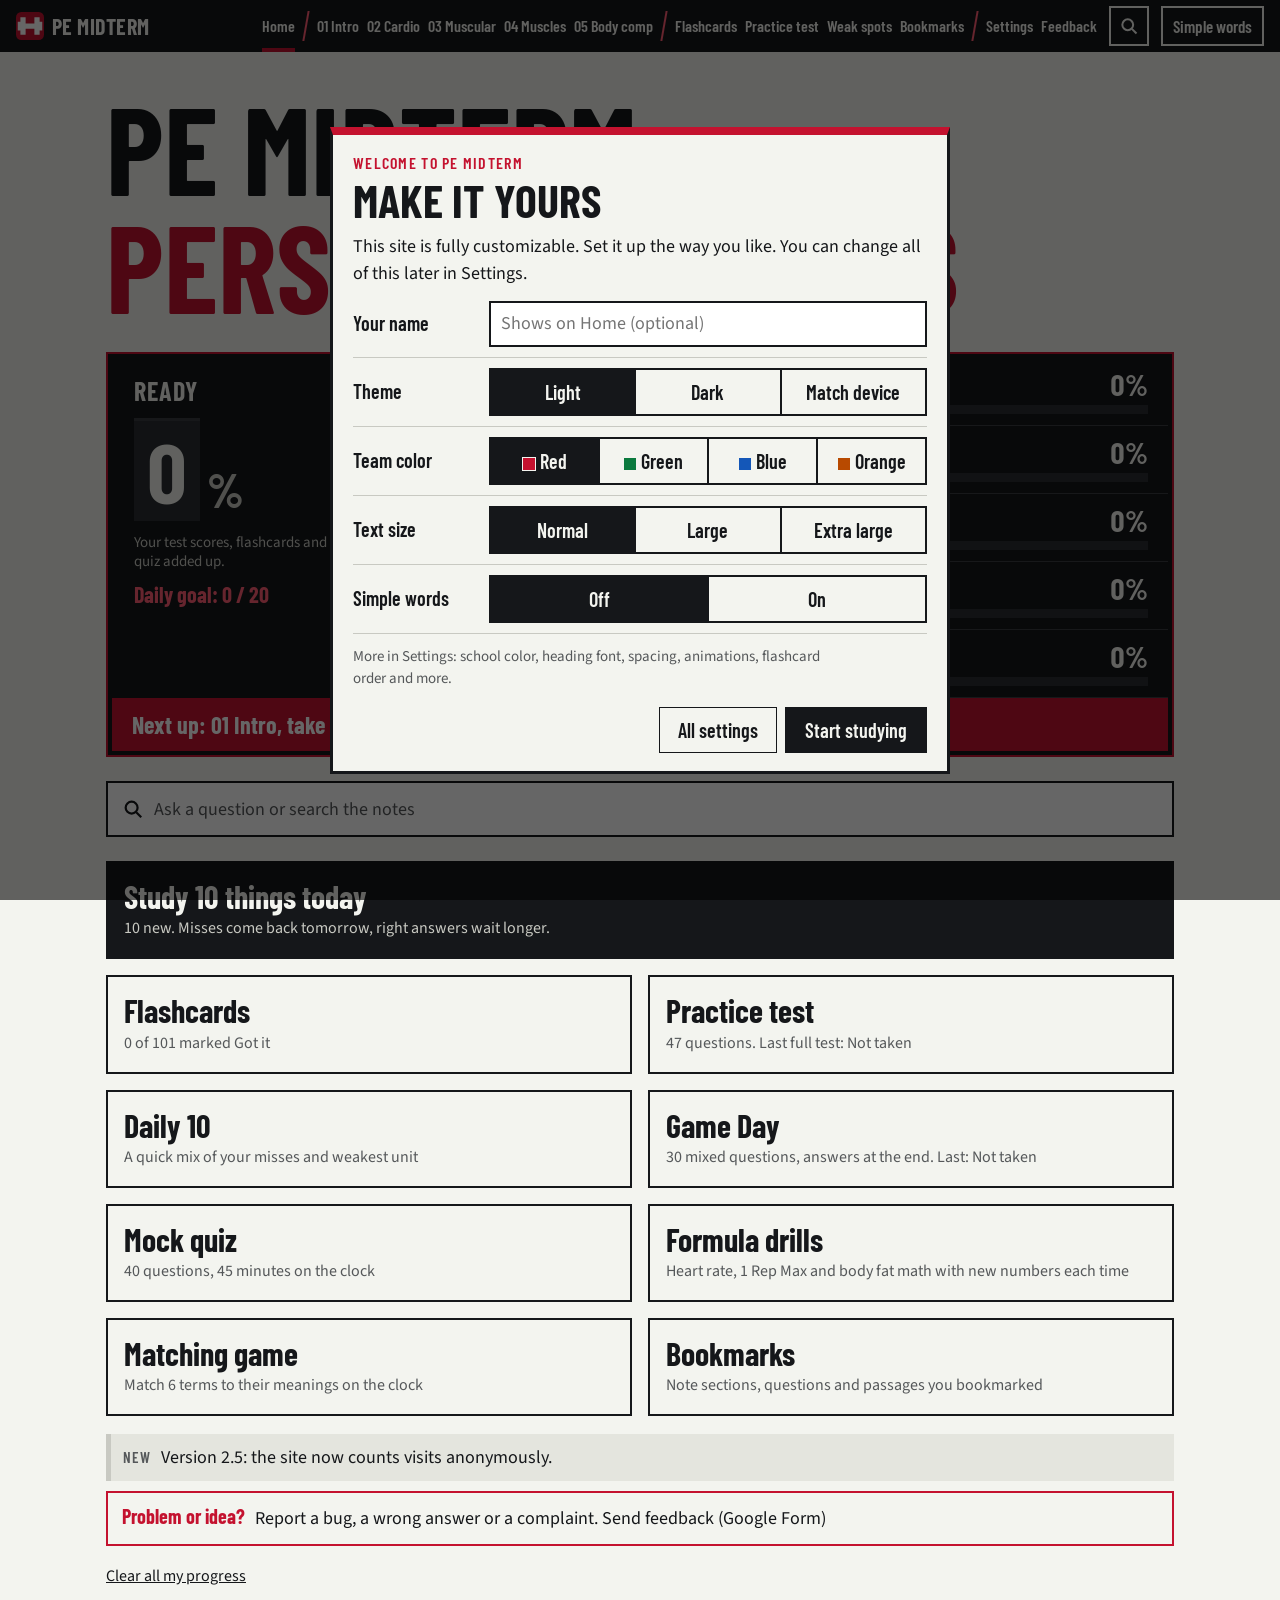
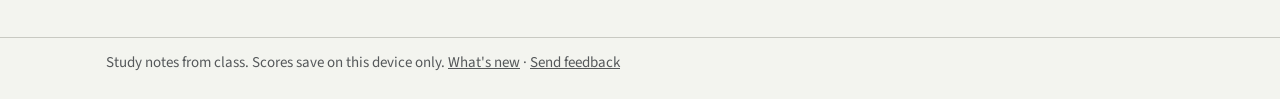
==== commit 19441c78: "Hide the Stats page behind a secret link and reset analytics - Remove the Stats links from the menu " ====
--- a/index.html
+++ b/index.html
@@ -101,7 +101,6 @@
       <a href="#weak">Weak spots</a>
       <a href="#saved">Bookmarks</a>
       <span class="nav-sep" aria-hidden="true"></span>
-      <a href="#stats">Stats</a>
       <a href="#settings">Settings</a>
       <a href="https://forms.gle/6LFouHe3cwiY1r5t7" target="_blank" rel="noopener">Feedback</a>
     </nav>
@@ -935,7 +934,6 @@
       <a href="#match"><b>Matching game</b><span>Match terms to their meanings on the clock</span></a>
       <a href="#test" data-mock><b>Mock quiz</b><span>40 questions, 45 minutes, answers at the end</span></a>
       <a href="#sheet"><b>Review sheet</b><span>Every flashcard on a few printable pages</span></a>
-      <a href="#stats"><b>Stats</b><span>How many people are studying with this site</span></a>
       <a href="#settings"><b>Settings</b><span>Theme, colors, text size and more</span></a>
       <a href="#updates"><b>What's new</b><span>Patch notes</span></a>
     </nav>
@@ -1013,7 +1011,7 @@
       <header class="patch-head"><h2>Version 2.5</h2><time datetime="2026-11-12">Nov 12, 2026</time></header>
       <h3>New</h3>
       <ul>
-        <li><strong>Stats page:</strong> see how many people are studying, the most used pages and the average test score. It's under More. The site now counts visits anonymously. Turn on "Do Not Track" in your browser to opt out.</li>
+        <li>The site now counts visits anonymously. Turn on "Do Not Track" in your browser to opt out.</li>
       </ul>
     </article>
 
@@ -1217,7 +1215,7 @@
 
 <div class="toast" id="toast" role="status" aria-live="polite"></div>
 
-<script src="./js/analytics.js?v=2.9"></script>
+<script src="./js/analytics.js?v=3.0"></script>
 <script src="./js/data.js?v=2.9"></script>
 <script src="./js/simple.js?v=2.9"></script>
 <script src="./js/body.js?v=2.9"></script>
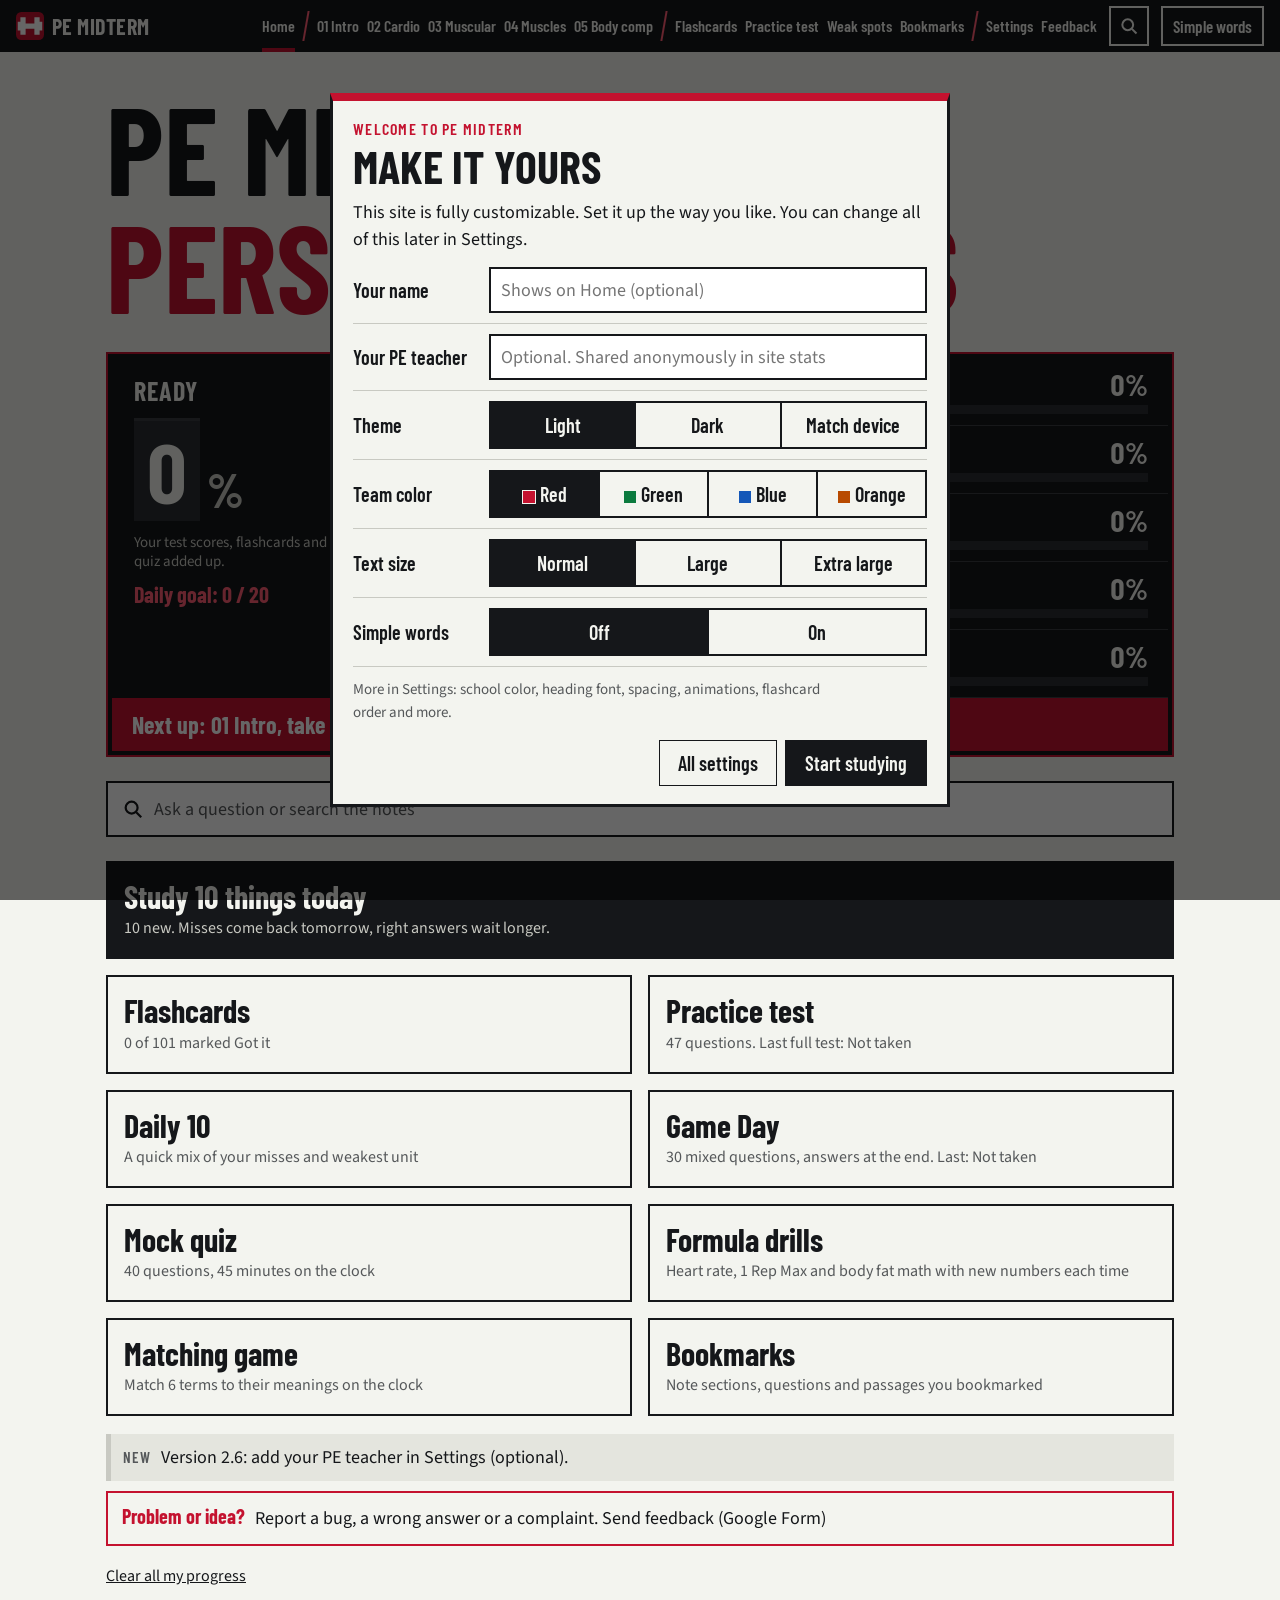
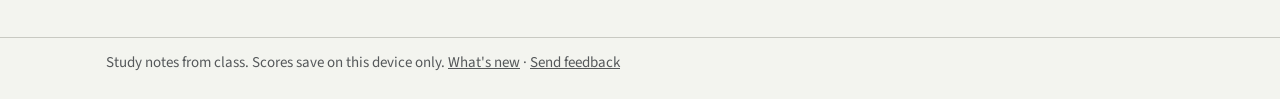
==== commit 7b30ca19: "Add study time logs, PE teacher, unique vs total counts and timestamps - Active study time: counted " ====
--- a/index.html
+++ b/index.html
@@ -33,7 +33,7 @@
 <link rel="preconnect" href="https://fonts.googleapis.com">
 <link rel="preconnect" href="https://fonts.gstatic.com" crossorigin>
 <link rel="stylesheet" href="https://fonts.googleapis.com/css2?family=Barlow+Condensed:wght@500;600;700&family=Oswald:wght@500;600;700&family=Source+Sans+3:ital,wght@0,400;0,600;0,700;1,400&display=swap">
-<link rel="stylesheet" href="./css/style.css?v=2.9">
+<link rel="stylesheet" href="./css/style.css?v=3.3">
 </head>
 <body>
 
@@ -786,6 +786,11 @@
       <p class="note">Shows on Home. Saved on this device only.</p>
       <input class="text-input" id="set-name" type="text" maxlength="24" autocomplete="off" placeholder="Type your name">
     </div>
+    <div class="set-row">
+      <label class="set-label" for="set-teacher">Your PE teacher</label>
+      <p class="note">Optional. Helps show how each class is studying. It's shared with the site's anonymous stats, but your name never is.</p>
+      <input class="text-input" id="set-teacher" type="text" maxlength="40" autocomplete="off" placeholder="For example: Mr. Smith">
+    </div>
 
     <h2 class="set-group">Look</h2>
     <div class="set-row">
@@ -940,11 +945,20 @@
   </div>
 </section>
 
+<!-- NOT FOUND -->
+<section class="view" id="view-404" data-title="Page not found">
+  <div class="wrap narrow">
+    <header class="unit-head"><h1 tabindex="-1">Page not found</h1></header>
+    <p class="note">That link doesn't go to anything on this site. It may be old or mistyped.</p>
+    <p class="nf-links"><a class="btn solid" href="#home">Go to Home</a> <a class="btn" href="#units">See the units</a> <a class="btn" href="#test">Practice test</a></p>
+  </div>
+</section>
+
 <!-- STATS -->
 <section class="view" id="view-stats" data-title="Stats">
   <div class="wrap narrow">
     <header class="unit-head"><h1 tabindex="-1">Stats</h1></header>
-    <p class="note">How people are using the site. These numbers only start from the day counting was switched on, not from when the site was made. Only totals are shown: no names, and nothing that points to one person.</p>
+    <p class="note">How people are using the site. These numbers only start from the day counting was switched on, not from when the site was made. Nobody's name is ever recorded: each person shows up only as a number, like Student 4.</p>
     <div id="stats-root"></div>
   </div>
 </section>
@@ -1006,6 +1020,15 @@
   <div class="wrap narrow">
     <header class="unit-head"><h1 tabindex="-1">What's new</h1></header>
     <p class="note patch-intro">Patch notes for the study site. Newest changes are at the top.</p>
+
+    <article class="patch" id="patch-2-6">
+      <header class="patch-head"><h2>Version 2.6</h2><time datetime="2026-11-12">Nov 12, 2026</time></header>
+      <h3>New</h3>
+      <ul>
+        <li><strong>Your PE teacher:</strong> you can type your PE teacher's name in Settings. It's optional. It helps show how each class is studying.</li>
+        <li>The site now also counts how long people study and what they practice, without names. Each person is only a number. Turn on "Do Not Track" in your browser to opt out.</li>
+      </ul>
+    </article>
 
     <article class="patch" id="patch-2-5">
       <header class="patch-head"><h2>Version 2.5</h2><time datetime="2026-11-12">Nov 12, 2026</time></header>
@@ -1173,6 +1196,10 @@
       <input class="text-input welcome-name" id="welcome-name" type="text" maxlength="24" autocomplete="off" placeholder="Shows on Home (optional)">
     </div>
     <div class="welcome-row">
+      <label class="set-label" for="welcome-teacher">Your PE teacher</label>
+      <input class="text-input welcome-name" id="welcome-teacher" type="text" maxlength="40" autocomplete="off" placeholder="Optional. Shared anonymously in site stats">
+    </div>
+    <div class="welcome-row">
       <span class="set-label">Theme</span>
       <div class="seg" data-set="theme">
         <button type="button" data-val="light">Light</button>
@@ -1215,10 +1242,10 @@
 
 <div class="toast" id="toast" role="status" aria-live="polite"></div>
 
-<script src="./js/analytics.js?v=3.0"></script>
+<script src="./js/analytics.js?v=3.3"></script>
 <script src="./js/data.js?v=2.9"></script>
 <script src="./js/simple.js?v=2.9"></script>
 <script src="./js/body.js?v=2.9"></script>
-<script src="./js/main.js?v=2.9"></script>
+<script src="./js/main.js?v=3.3"></script>
 </body>
 </html>
--- a/css/style.css
+++ b/css/style.css
@@ -822,8 +822,20 @@
 .stat-days { display: flex; align-items: flex-end; gap: 2px; height: 110px; border-bottom: 1px solid var(--rule); }
 .stat-days span { flex: 1; height: 100%; display: flex; align-items: flex-end; }
 .stat-days i { display: block; width: 100%; background: var(--accent); }
-.stat-axis { display: flex; justify-content: space-between; margin: 6px 0 0; font-size: 14px; }
+.stat-axis { max-width: none; display: flex; justify-content: space-between; margin: 6px 0 0; font-size: 14px; }
 .stat-pages { list-style: none; margin: 0; padding: 0; }
 .stat-pages li { display: grid; grid-template-columns: 1fr auto; gap: 0 12px; padding: 10px 0; border-bottom: 1px solid var(--rule); }
 .stat-pages .pct { grid-column: 1 / -1; }
 .stat-since { margin: 14px 0 0; padding: 10px 14px; border-left: 4px solid var(--accent); background: var(--fill); font-size: 16px; }
+.nf-links { display: flex; flex-wrap: wrap; gap: 10px; margin-top: 24px; }
+.nf-links .btn { display: inline-flex; align-items: center; text-decoration: none; color: inherit; }
+.nf-links .btn.solid { color: var(--paper); }
+.stat-sub { display: block; color: var(--mute); font-size: 14px; }
+.stat-owner { margin: 14px 0 0; }
+.stat-hours { height: 80px; }
+.stat-tile .stat-sub { margin-top: 4px; font-size: 13px; }
+.stat-key { margin: 12px 0 0; font-size: 15px; }
+.stat-table { overflow-x: auto; -webkit-overflow-scrolling: touch; border: 1px solid var(--rule); }
+.stat-students { font-size: 15px; white-space: nowrap; }
+.stat-students th, .stat-students td { padding: 8px 10px; }
+.stat-students thead th { font-size: 16px; }
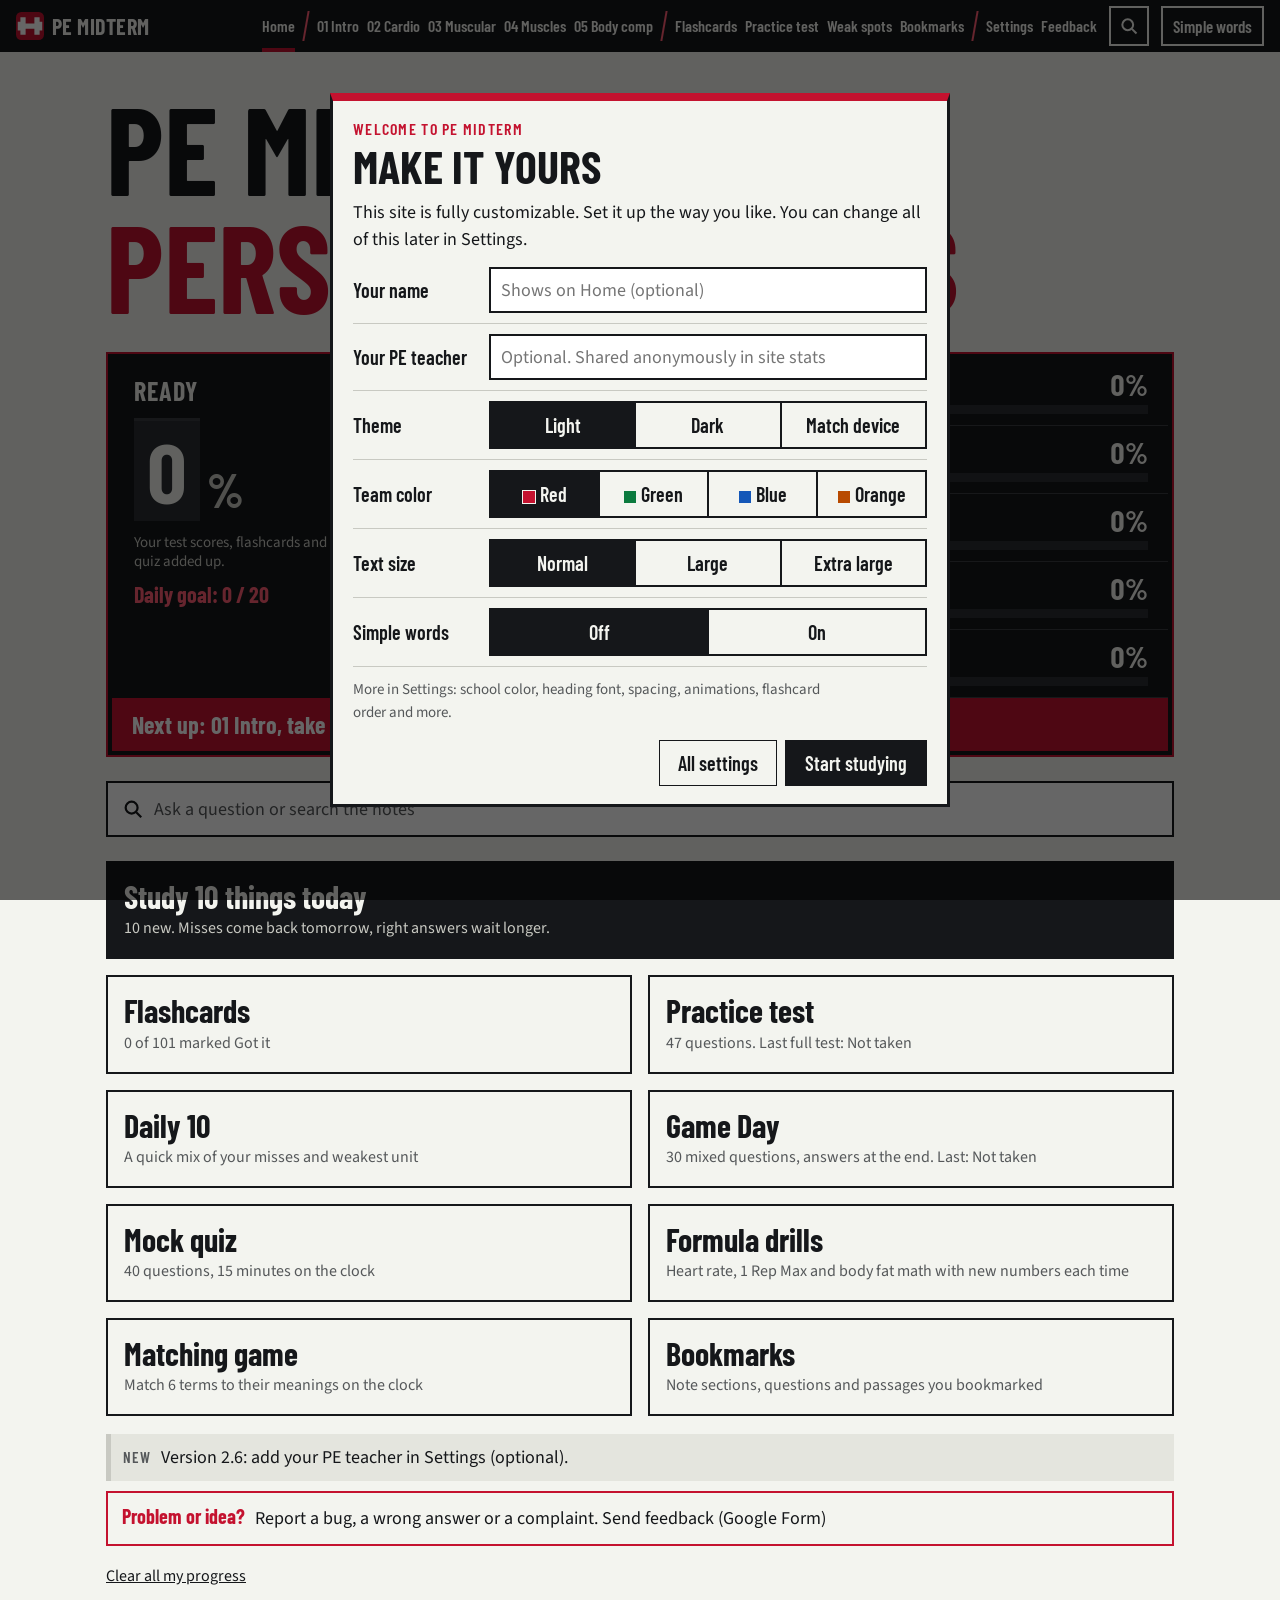
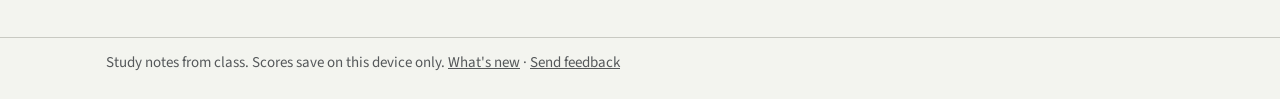
==== commit fbc51b32: "Shorten the mock quiz clock to 15 minutes Change MOCK_MINUTES from 45 to 15 and update the Home and " ====
--- a/index.html
+++ b/index.html
@@ -33,7 +33,7 @@
 <link rel="preconnect" href="https://fonts.googleapis.com">
 <link rel="preconnect" href="https://fonts.gstatic.com" crossorigin>
 <link rel="stylesheet" href="https://fonts.googleapis.com/css2?family=Barlow+Condensed:wght@500;600;700&family=Oswald:wght@500;600;700&family=Source+Sans+3:ital,wght@0,400;0,600;0,700;1,400&display=swap">
-<link rel="stylesheet" href="./css/style.css?v=3.3">
+<link rel="stylesheet" href="./css/style.css?v=3.4">
 </head>
 <body>
 
@@ -129,7 +129,7 @@
       <a class="big-link" href="#test"><strong>Practice test</strong><span id="home-test"></span></a>
       <button type="button" class="big-link" data-quick="daily"><strong>Daily 10</strong><span id="home-daily"></span></button>
       <button type="button" class="big-link" data-quick="game"><strong>Game Day</strong><span id="home-game"></span></button>
-      <button type="button" class="big-link" data-mock><strong>Mock quiz</strong><span>40 questions, 45 minutes on the clock</span></button>
+      <button type="button" class="big-link" data-mock><strong>Mock quiz</strong><span>40 questions, 15 minutes on the clock</span></button>
       <a class="big-link" href="#drills"><strong>Formula drills</strong><span>Heart rate, 1 Rep Max and body fat math with new numbers each time</span></a>
       <a class="big-link" href="#match"><strong>Matching game</strong><span id="home-match"></span></a>
       <a class="big-link" href="#saved"><strong>Bookmarks</strong><span>Note sections, questions and passages you bookmarked</span></a>
@@ -937,7 +937,7 @@
       <a href="#last"><b>Last look</b><span>Formulas, the muscle chart and your misses on one page</span></a>
       <a href="#drills"><b>Formula drills</b><span>Practice the heart rate, 1 Rep Max and body fat math</span></a>
       <a href="#match"><b>Matching game</b><span>Match terms to their meanings on the clock</span></a>
-      <a href="#test" data-mock><b>Mock quiz</b><span>40 questions, 45 minutes, answers at the end</span></a>
+      <a href="#test" data-mock><b>Mock quiz</b><span>40 questions, 15 minutes, answers at the end</span></a>
       <a href="#sheet"><b>Review sheet</b><span>Every flashcard on a few printable pages</span></a>
       <a href="#settings"><b>Settings</b><span>Theme, colors, text size and more</span></a>
       <a href="#updates"><b>What's new</b><span>Patch notes</span></a>
@@ -1242,10 +1242,10 @@
 
 <div class="toast" id="toast" role="status" aria-live="polite"></div>
 
-<script src="./js/analytics.js?v=3.3"></script>
+<script src="./js/analytics.js?v=3.4"></script>
 <script src="./js/data.js?v=2.9"></script>
 <script src="./js/simple.js?v=2.9"></script>
 <script src="./js/body.js?v=2.9"></script>
-<script src="./js/main.js?v=3.3"></script>
+<script src="./js/main.js?v=3.5"></script>
 </body>
 </html>
